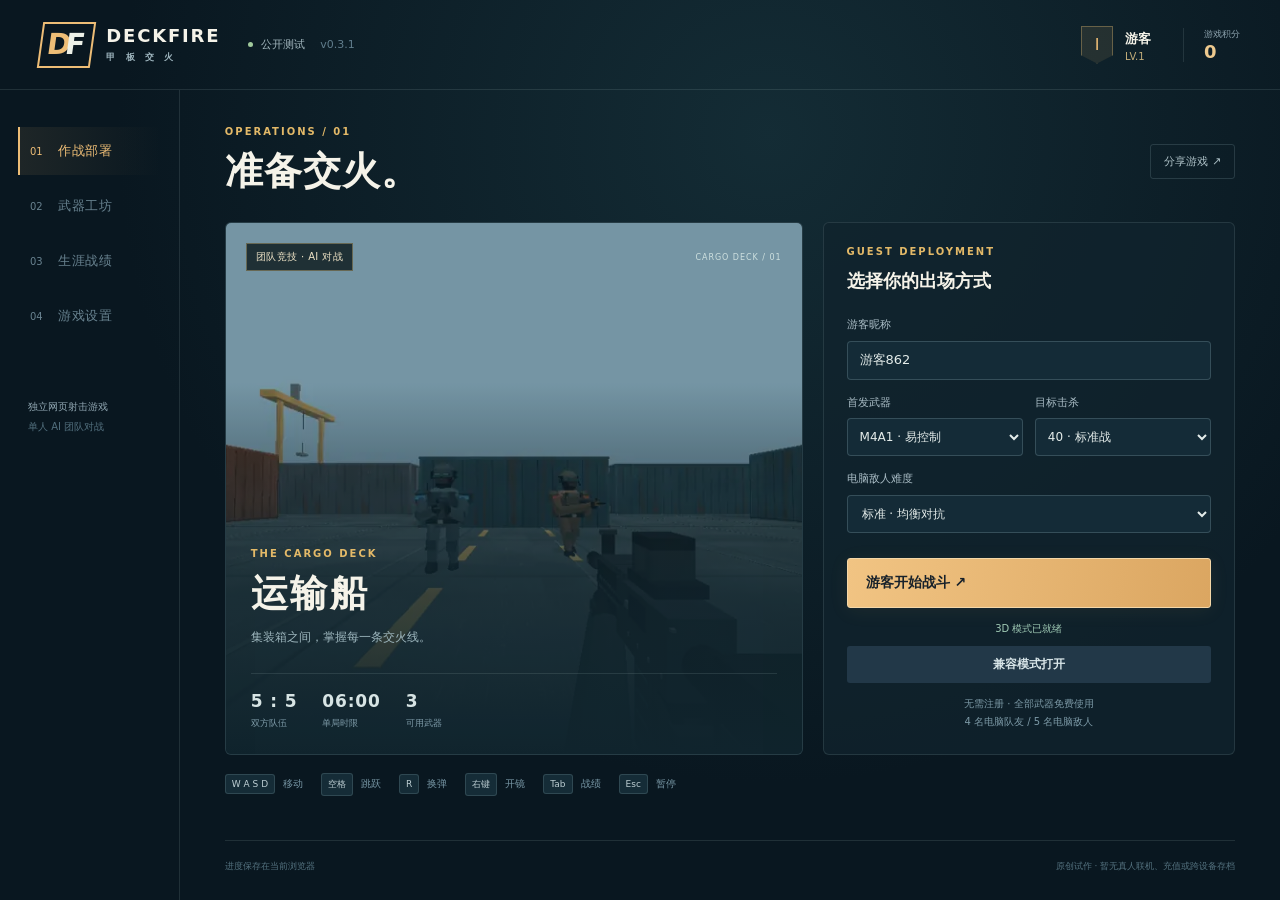
==== index.html @ af8e019a "Recover startup from WebGL failures with fresh-canvas fallback and visible readiness" ====
<!doctype html><html lang="zh-CN"><head><meta charset="utf-8"><meta name="viewport" content="width=device-width,initial-scale=1,viewport-fit=cover"><meta name="theme-color" content="#0c1720"><meta name="description" content="甲板交火，一款轻量原创网页射击游戏。游客体验运输船 AI 团队竞技，三种武器和纯外观成长奖励。"><link rel="icon" type="image/png" href="icon-192.png"><link rel="manifest" href="manifest.webmanifest"><title>甲板交火 | 3D 团队竞技</title><link rel="stylesheet" href="style.css?v=20261116fix1"></head><body>
<canvas id="world"></canvas><canvas id="overlay"></canvas>
<div id="hud" hidden><div class="battle-info"><span>运输船 · 团队竞技</span><small id="matchTarget">目标 40</small></div><button id="pauseBtn" class="hud-pause" aria-label="暂停游戏">Ⅱ</button><button id="boardBtn" class="hud-board" aria-label="查看战绩">战绩</button><div class="scorebar"><span class="blue">蓝队</span><strong id="blueScore" class="blue">0</strong><span id="clock">06:00</span><strong id="redScore" class="red">0</strong><span class="red">红队</span></div><div id="feed"></div><div class="vitals"><div class="health"><small>HP</small><strong id="health">100</strong></div><div class="frags"><small>个人击杀</small><strong id="kills">0</strong></div><div class="gear"><small id="gunLabel">M4A1</small><strong id="ammo">30 <em>/ ∞</em></strong><span id="gunState">1 AK47 · 2 M4A1 · 3 AWM</span></div></div><div id="killEffect" aria-live="polite"><div class="killMedal"><svg viewBox="0 0 64 64" aria-hidden="true"><path d="M32 2 38 15 52 12 49 26 62 32 49 38 52 52 38 49 32 62 26 49 12 52 15 38 2 32 15 26 12 12 26 15Z" fill="none" stroke="currentColor" stroke-width="2"/><circle cx="32" cy="32" r="17" fill="#172832" stroke="currentColor" stroke-width="2"/><path d="M25 28h14M29 24v14m11-5-6 7" fill="none" stroke="currentColor" stroke-width="3" stroke-linecap="round"/></svg></div><div class="killTitle" id="killTitle">击杀</div><div class="killSub" id="killSub">击杀 +1</div></div><div id="message"></div><div class="mobile"><div id="joystick"><div id="stick"></div></div><div class="touchaim">滑动右侧瞄准 · 按住开火可拖动瞄准</div><div class="orientation-hint">横屏游玩，视野更开阔</div><div class="mobileBtns"><button id="weaponBtn">换枪</button><button id="reloadBtn">换弹</button><button id="scopeBtn">开镜</button><button id="fireBtn">开火</button><button id="jumpBtn">跳跃</button></div></div></div>
<main class="screen lobby" id="menu">
<header class="lobby-header"><a class="wordmark" href="#" aria-label="甲板交火首页"><span class="brand-mark">D<span>F</span></span><span>DECKFIRE<small>甲 板 交 火</small></span></a><button class="text-button install-button" id="installApp" hidden>安装游戏 ↗</button><div class="build-tag"><i></i> 公开测试 <span>v0.3.1</span></div><div class="profile"><div class="rank-badge" aria-hidden="true">Ⅰ</div><div><strong id="profileName">游客</strong><small id="profileLevel">LV.1</small></div><div class="credit-wallet"><span>游戏积分</span><b id="credits">0</b></div></div></header>
<div class="lobby-shell"><nav class="lobby-nav" aria-label="大厅导航" role="tablist"><button class="active" data-tab="deploy" role="tab" aria-selected="true">01 <span>作战部署</span></button><button data-tab="armory" role="tab" aria-selected="false">02 <span>武器工坊</span></button><button data-tab="career" role="tab" aria-selected="false">03 <span>生涯战绩</span></button><button data-tab="settings" role="tab" aria-selected="false">04 <span>游戏设置</span></button><div class="nav-footer">独立网页射击游戏<br><span>单人 AI 团队对战</span></div></nav>
<section class="lobby-main">
<div data-page="deploy"><div class="section-title"><div><div class="eyebrow">OPERATIONS / 01</div><h1>准备交火。</h1></div><button class="text-button" id="share">分享游戏 ↗</button></div>
<div class="deploy-grid"><article class="mission-card"><div class="mission-top"><span class="tag">团队竞技 · AI 对战</span><span class="coordinates">CARGO DECK / 01</span></div><div class="mission-art" role="img" aria-label="运输船战场预览"></div><div class="mission-copy"><span class="eyebrow">THE CARGO DECK</span><h2>运输船</h2><p>集装箱之间，掌握每一条交火线。</p><div class="mission-specs"><span><b>5 : 5</b> 双方队伍</span><span><b>06:00</b> 单局时限</span><span><b>3</b> 可用武器</span></div></div></article>
<section class="deploy-panel"><div class="eyebrow">GUEST DEPLOYMENT</div><h2>选择你的出场方式</h2><label for="nickname">游客昵称</label><input id="nickname" maxlength="16" autocomplete="nickname" placeholder="输入昵称"><div class="field-row"><label>首发武器<select id="loadout"><option value="0">AK47 · 高伤害</option><option value="1">M4A1 · 易控制</option><option value="2">AWM · 狙击</option></select></label><label>目标击杀<select id="matchLength"><option value="20">20 · 快速战</option><option value="40">40 · 标准战</option><option value="60">60 · 持久战</option></select></label></div><label for="difficulty">电脑敌人难度</label><select id="difficulty"><option value="rookie">新兵 · 轻松练习</option><option value="normal">标准 · 均衡对抗</option><option value="veteran">老兵 · 更强火力</option></select><button class="primary deploy-button" id="start" disabled>正在加载游戏…</button><p id="bootStatus" class="small-print" role="status">正在初始化游戏…</p><button id="compatibility" class="secondary" type="button">兼容模式打开</button><p class="small-print">无需注册 · 全部武器免费使用<br>4 名电脑队友 / 5 名电脑敌人</p><p class="touch-tip">手机：左摇杆移动，右侧滑动瞄准；按住开火按钮也可拖动瞄准。</p></section></div>
<div class="controls-strip"><span><kbd>W A S D</kbd> 移动</span><span><kbd>空格</kbd> 跳跃</span><span><kbd>R</kbd> 换弹</span><span><kbd>右键</kbd> 开镜</span><span><kbd>Tab</kbd> 战绩</span><span><kbd>Esc</kbd> 暂停</span></div></div>
<div data-page="armory" hidden><div class="section-title"><div><div class="eyebrow">ARMORY / 02</div><h1>装备，由你定义。</h1></div></div><div class="armory-intro"><span class="tag">纯外观奖励</span><p>完成比赛获得游戏积分，解锁所有武器通用的涂装。所有外观具有相同的战斗属性。</p></div><div class="gun-catalog"><article><span>01 / ASSAULT</span><h2>AK47</h2><p>高伤害 · 30 发弹匣</p><div class="gun-line ak"></div><small>3 次躯干命中可击倒满血目标</small></article><article><span>02 / ASSAULT</span><h2>M4A1</h2><p>高射速 · 30 发弹匣</p><div class="gun-line m4"></div><small>更小散布，适合中距离持续压制</small></article><article><span>03 / SNIPER</span><h2>AWM</h2><p>高精度 · 10 发弹匣</p><div class="gun-line awm"></div><small>躯干命中可击倒满血目标</small></article></div><h2 class="subheading">涂装库</h2><div id="skinList" class="skin-grid"></div><p class="small-print">涂装和积分保存在当前浏览器。兼容渲染模式下暂显示制式外观。</p></div>
<div data-page="career" hidden><div class="section-title"><div><div class="eyebrow">SERVICE RECORD / 03</div><h1>每一局，都有进步。</h1></div></div><div class="career-grid"><article><span>完成场次</span><strong id="careerMatches">0</strong></article><article><span>累计击杀</span><strong id="careerKills">0</strong></article><article><span>击杀 / 阵亡</span><strong id="careerKD">0.00</strong></article><article><span>比赛胜率</span><strong id="careerWins">—</strong></article></div><section class="record-card"><div class="section-title"><h2>成长进度</h2><span id="xpLabel">0 XP</span></div><div class="xp-bar"><i id="xpFill"></i></div><p class="small-print">完成比赛、取得击杀及获胜都能积累经验。</p></section><section class="record-card"><h2>最近五场</h2><div id="history"></div></section></div>
<div data-page="settings" hidden><div class="section-title"><div><div class="eyebrow">CONFIGURATION / 04</div><h1>找到你的手感。</h1></div><button class="text-button" id="fullscreen">全屏显示 ⛶</button></div><section class="settings-card"><label>主音量 <output id="volumeValue">55%</output><input type="range" id="volume" min="0" max="1" step="0.05"></label><label>瞄准灵敏度 <output id="sensitivityValue">1.0×</output><input type="range" id="sensitivity" min="0.3" max="2.5" step="0.1"></label><label>视野角度 <output id="fovValue">78</output><input type="range" id="fov" min="65" max="95" step="1"></label><div class="field-row"><label>画质<select id="quality"><option value="low">流畅 · 较低分辨率</option><option value="standard">标准 · 平衡表现</option><option value="high">精细 · 更高分辨率</option></select></label><label>准星颜色<select id="crosshair"><option value="#d4f3df">冰绿色</option><option value="#ffd68a">琥珀色</option><option value="#80d4ff">天蓝色</option></select></label></div><p class="small-print">移动端：左侧摇杆移动，右侧滑动瞄准；横屏可获得更宽的战斗视野。</p></section></div>
<footer class="lobby-footer"><span id="saveStatus">进度保存在当前浏览器</span><span>原创试作 · 暂无真人联机、充值或跨设备存档</span></footer></section></div></main>
<div class="screen" id="pause" hidden><div class="panel compact"><div class="eyebrow">TACTICAL PAUSE</div><h2>稍作休整</h2><p>继续战斗时将重新锁定鼠标。</p><button class="primary" id="resume">继续战斗</button><button class="secondary" id="pauseSettings">声音与操作</button><div id="pauseControls" hidden><label>主音量<input type="range" id="pauseVolume" min="0" max="1" step="0.05"></label><label>灵敏度<input type="range" id="pauseSensitivity" min="0.3" max="2.5" step="0.1"></label></div><button class="secondary" id="quit">结束本局，返回大厅</button><p class="small-print">提前离开不结算本局奖励。</p></div></div>
<div class="screen" id="end" hidden><div class="results-panel"><div class="eyebrow">AFTER ACTION REPORT</div><h2 id="outcome">蓝队胜利</h2><p id="summary"></p><div class="result-stats"><article><small>击杀 / 阵亡</small><b id="resultKD">0 / 0</b></article><article><small>命中率</small><b id="resultAccuracy">0%</b></article><article><small>爆头击杀</small><b id="resultHeadshots">0</b></article><article><small>战斗时长</small><b id="resultTime">0分</b></article></div><div class="reward-row"><span>本局游戏积分 <b id="rewardCredits">+0</b></span><span id="rewardXP">+0 XP</span></div><div class="score-table-wrap"><table class="score-table"><thead><tr><th>队员</th><th>阵营</th><th>击杀</th><th>阵亡</th></tr></thead><tbody id="resultRows"></tbody></table></div><div class="result-actions"><button class="primary" id="again">再来一局</button><button class="secondary" id="leave">返回大厅</button></div></div></div>
<div id="scoreboard" hidden><section><div class="eyebrow">SCOREBOARD · 松开 Tab 关闭</div><table class="score-table"><thead><tr><th>队员</th><th>阵营</th><th>击杀</th><th>阵亡</th></tr></thead><tbody id="boardRows"></tbody></table></section></div>
<div id="toast" role="status" hidden></div>
<div class="fallback" id="fallback" hidden>当前浏览器无法启动 WebGL。请用最新版 Chrome、Edge 或 Firefox 打开。</div><script src="boot.js?v=20261116fix1"></script><script src="visuals.js?v=20261116fix1"></script><script src="weapon.js?v=20261116fix1"></script><script src="combat-fx.js?v=20261116fix1"></script><script src="controls.js?v=20261116fix1"></script><script src="app.js?v=20261116fix1"></script><script src="game.js?v=20261116fix1"></script></body></html>
---- style.css ----
*{box-sizing:border-box}html,body{margin:0;width:100%;height:100%;overflow:hidden;background:#0b1720;color:#f5f3e9;font-family:system-ui,-apple-system,"Microsoft YaHei",sans-serif;user-select:none}canvas{position:fixed;inset:0;width:100vw;height:100dvh;display:block}#world{background:radial-gradient(ellipse at 22% 12%,#f4eed280 0%,transparent 24%),linear-gradient(#65879e 0%,#bfced0 48%,#9fb9c1 50%,#264a5e 51%,#0c293b 100%)}#overlay{pointer-events:none}button,input{font:inherit}.screen{position:fixed;inset:0;z-index:20;display:grid;place-items:center;background:linear-gradient(110deg,#081118f5,#112734dd 55%,#0c1720ec);padding:20px}.screen[hidden],#hud[hidden],#fallback[hidden]{display:none}.panel{width:min(94vw,500px);padding:32px;background:#0b1926ec;border:1px solid #7f9da26b;box-shadow:0 22px 90px #000a;border-radius:5px}.panel.compact{width:min(94vw,410px)}.eyebrow{color:#e3b968;letter-spacing:.18em;font-size:12px;font-weight:800}.panel h1{font-size:clamp(38px,7vw,62px);margin:10px 0 5px;letter-spacing:.055em}.panel h2{font-size:36px;margin:10px 0}.panel p{color:#bdced4;line-height:1.55;margin:8px 0 20px}.panel label{display:block;color:#adc4ce;font-size:13px;margin:20px 0 8px}.panel input{width:100%;padding:13px 14px;background:#162d3c;border:1px solid #6c8f9b;color:#f5f3e9;border-radius:3px;outline:none;font-size:17px}.panel input:focus{border-color:#e8b969}.primary,.secondary{border:0;border-radius:3px;padding:14px;width:100%;font-weight:850;margin-top:12px;cursor:pointer}.primary{background:#e2ae5e;color:#17212a}.primary:hover{background:#ffd08a}.secondary{background:#223848;color:#d9e6e9}.how{display:grid;grid-template-columns:1fr 1fr;gap:10px;margin:24px 0 12px;font-size:12px;color:#c2d3d8}.how span{border-left:2px solid #bc9d64;padding:4px 8px;background:#192c38}.footnote{font-size:12px;color:#9eb5bf!important;margin-bottom:0!important}#hud{position:fixed;inset:0;pointer-events:none;z-index:5}.scorebar{position:absolute;left:50%;top:12px;transform:translateX(-50%);display:flex;align-items:center;gap:18px;padding:8px 15px;background:#0b1b28c9;border:1px solid #b9c2bb54;border-radius:3px;font-size:14px;font-weight:800;white-space:nowrap;text-shadow:0 1px 4px #000}.scorebar strong{font-size:26px}.blue{color:#84d2ff}.red{color:#ff8980}#clock{font-size:17px;color:#f5e0b7;font-variant-numeric:tabular-nums}#feed{position:absolute;top:72px;right:18px;text-align:right;line-height:1.6;font-size:13px;text-shadow:0 1px 5px #000}.feedItem{background:#0817249c;padding:3px 7px;margin:3px 0}.vitals{position:absolute;left:22px;bottom:19px;display:flex;gap:22px;align-items:end;text-shadow:0 2px 5px #000}.vitals small{display:block;color:#d2dde0;font-size:13px;font-weight:800}.vitals strong{display:block;font-size:36px;line-height:1;font-variant-numeric:tabular-nums}.gear strong{font-size:30px}.gear em{font-size:16px;font-style:normal;color:#afc0c5}.gear span{display:block;font-size:12px;color:#d0d8d9;margin-top:5px}#message{position:absolute;left:50%;top:34%;transform:translateX(-50%);font-size:clamp(24px,5vw,46px);font-weight:900;text-align:center;white-space:nowrap;text-shadow:0 3px 12px #000}#fallback{position:fixed;z-index:30;inset:0;display:grid;place-items:center;background:#0b1926;padding:30px;text-align:center}.mobile{display:none}@media(pointer:coarse){.mobile{display:block}.scorebar{gap:8px;top:7px;padding:5px 8px;font-size:11px}.scorebar strong{font-size:17px}#clock{font-size:12px}#feed{top:52px;font-size:11px}.vitals{bottom:153px;left:14px}.vitals strong{font-size:27px}.gear strong{font-size:23px}.gear span{display:none}#joystick{position:absolute;left:22px;bottom:24px;width:120px;height:120px;border:2px solid #bed9e3a3;background:#20415d7a;border-radius:50%;pointer-events:auto;touch-action:none}#stick{position:absolute;top:39px;left:39px;width:40px;height:40px;border-radius:50%;background:#c6e2e9bf}.touchaim{position:absolute;right:20px;bottom:170px;font-size:11px;color:#d6e4e7}.mobileBtns{position:absolute;right:15px;bottom:20px;display:grid;grid-template-columns:repeat(2,69px);gap:8px;pointer-events:auto}.mobileBtns button{height:62px;background:#243f50d9;color:white;border:1px solid #b7d5db;border-radius:8px;font-size:14px;font-weight:800}.mobileBtns #fireBtn{background:#b46a41e8}.how{grid-template-columns:1fr}.panel{padding:22px}}

@media(pointer:coarse){.mobileBtns #jumpBtn{position:absolute;right:160px;bottom:10px;width:68px;background:#486270e8}.touchaim{bottom:179px}}

.frags{border-left:1px solid #d4b57d88;padding-left:20px;min-width:85px}.frags small{color:#e9c481}.frags strong{color:#fff4d8;text-shadow:0 0 13px #e0a54a8a,0 2px 5px #000}
#killEffect{position:absolute;left:50%;top:36%;transform:translate(-50%,-50%);min-width:190px;text-align:center;color:#ffe0a1;opacity:0;pointer-events:none;visibility:hidden;text-shadow:0 2px 9px #000,0 0 18px #d98533;filter:drop-shadow(0 0 10px #bd704171)}
#killEffect.active{visibility:visible;animation:killAppear 1.45s ease-out both}
.killMedal{width:74px;height:74px;margin:auto;color:#ffc86c;animation:medalPop .4s cubic-bezier(.18,1.6,.45,1) both}.killMedal svg{width:100%;height:100%}
.killTitle{font-size:clamp(26px,5vw,42px);font-weight:950;letter-spacing:.14em;line-height:1.12;margin-top:1px}.killSub{font-size:14px;font-weight:800;letter-spacing:.12em;color:#fff0d1;margin-top:6px}
@keyframes medalPop{from{transform:scale(.25) rotate(-36deg)}to{transform:scale(1) rotate(0)}}
@keyframes killAppear{0%{opacity:0;transform:translate(-50%,-40%) scale(.7)}16%{opacity:1;transform:translate(-50%,-50%) scale(1.06)}30%,70%{opacity:1;transform:translate(-50%,-50%) scale(1)}100%{opacity:0;transform:translate(-50%,-57%) scale(.95)}}
@media(pointer:coarse){.frags{padding-left:12px;min-width:62px}.vitals{gap:13px}#killEffect{top:33%;min-width:150px}.killMedal{width:54px;height:54px}.killSub{font-size:11px}}
/* Public-test lobby: one coherent system, with local-only progression. */
:root{--amber:#edbd76;--muted:#8fa5b0;--line:#a0b9bc26;--surface:#11232d}
[hidden]{display:none!important}button:focus-visible,select:focus-visible,input:focus-visible,a:focus-visible{outline:2px solid var(--amber);outline-offset:4px}button{transition:background .18s,border-color .18s,transform .18s}button:active{transform:translateY(1px)}select{font:inherit;border:1px solid #57727c80;border-radius:4px;background:#142b37;color:#e4ecea;width:100%;padding:12px;cursor:pointer}input[type=range]{accent-color:var(--amber);width:100%;margin:16px 0 8px}a{color:inherit;text-decoration:none}.lobby{display:block;padding:0;background:radial-gradient(ellipse at 60% 15%,#1c3c4590,transparent 60%),#091720;overflow:auto}.lobby-header{height:90px;border-bottom:1px solid var(--line);display:flex;align-items:center;gap:28px;padding:0 40px}.wordmark{display:flex;align-items:center;gap:13px;font-size:18px;letter-spacing:.1em;font-weight:900}.wordmark small{display:block;font-size:9px;letter-spacing:.4em;color:#9fb6bf;margin-top:5px}.brand-mark{font-size:29px;letter-spacing:-.2em;border:2px solid var(--amber);color:var(--amber);padding:3px 12px 5px 5px;transform:skew(-8deg)}.brand-mark span{color:#ecf0e7}.build-tag{font-size:11px;color:#a4b8bf;display:flex;gap:8px;align-items:center}.build-tag i{width:5px;height:5px;background:#a1ca9c;border-radius:50%}.build-tag span{padding-left:7px;color:#607d8c}.profile{margin-left:auto;display:flex;align-items:center;gap:12px}.profile strong{font-size:13px}.profile small{display:block;font-size:10px;color:#c3ad7a;margin-top:3px}.rank-badge{color:var(--amber);width:32px;height:38px;border:1px solid #b4986177;display:grid;place-items:center;clip-path:polygon(0 0,100% 0,100% 78%,50% 100%,0 78%);background:#a6905626}.credit-wallet{padding-left:20px;margin-left:20px;border-left:1px solid var(--line)}.credit-wallet span{font-size:9px;color:var(--muted);display:block}.credit-wallet b{color:#edc98e;font-size:18px;font-variant-numeric:tabular-nums}.lobby-shell{display:grid;grid-template-columns:180px minmax(0,1120px);min-height:calc(100dvh - 90px);justify-content:center}.lobby-nav{border-right:1px solid var(--line);padding:37px 18px;display:flex;flex-direction:column;gap:7px}.lobby-nav button{padding:15px 10px;background:none;border:0;text-align:left;color:#68828f;font-size:10px;border-left:2px solid transparent;cursor:pointer}.lobby-nav button span{margin-left:12px;font-size:13px;letter-spacing:.05em}.lobby-nav button:hover{background:#b8d9db09;color:#d8e4e4}.lobby-nav button.active{background:linear-gradient(90deg,#e9b56b18,transparent);border-left-color:var(--amber);color:var(--amber)}.nav-footer{font-size:10px;color:#91a7b2;line-height:2;margin:50px 10px 0}.nav-footer span{color:#526f7d}.lobby-main{padding:36px clamp(18px,3.5vw,48px) 20px;min-width:0}.section-title{display:flex;align-items:center;justify-content:space-between;gap:10px;margin-bottom:25px}.section-title h1{font-size:clamp(25px,3vw,38px);font-weight:750;letter-spacing:.025em;margin:9px 0 0}.section-title h2{font-size:18px;margin:0}.eyebrow{font-size:10px;letter-spacing:.2em;font-weight:650}.text-button{background:none;border:1px solid #78929b40;color:#aec1c7;border-radius:3px;padding:9px 13px;font-size:11px;cursor:pointer}.text-button:hover{border-color:var(--amber);color:var(--amber)}.deploy-grid{display:grid;grid-template-columns:minmax(0,1.4fr) minmax(270px,1fr);gap:20px}.mission-card{position:relative;background:#112630;border:1px solid var(--line);overflow:hidden;border-radius:6px;min-height:435px;display:flex;flex-direction:column;justify-content:space-between}.mission-top{position:absolute;top:20px;left:20px;right:20px;z-index:2;display:flex;justify-content:space-between;align-items:center;gap:8px}.tag{font-size:10px;color:#eee3c6;display:inline-block;padding:6px 9px;border:1px solid #d3bc8066;background:#16272ae8;letter-spacing:.04em}.coordinates{font-size:8px;color:#cee0df;letter-spacing:.12em}.mission-art{position:absolute;inset:0;background:linear-gradient(0deg,#10242d 0%,#10242dc9 30%,#10242d00 70%),url('deck-preview.webp') center 26%/cover;opacity:.86}.mission-copy{position:relative;margin:auto 25px 24px;padding-top:220px}.mission-copy h2{font-size:37px;margin:8px 0;letter-spacing:.07em;font-weight:750}.mission-copy p{font-size:12px;color:#9eb7be;margin:0 0 25px;line-height:1.7}.mission-specs{display:flex;gap:25px;padding-top:17px;border-top:1px solid var(--line);font-size:9px;color:#7d9aa7}.mission-specs b{display:block;font-size:17px;color:#d7e4e4;margin-bottom:6px;letter-spacing:.05em;font-variant-numeric:tabular-nums}.deploy-panel{border:1px solid var(--line);border-radius:6px;padding:23px;background:#11232dcc}.deploy-panel h2{font-size:18px;font-weight:650;margin:12px 0 24px}.deploy-panel label,.settings-card label{font-size:11px;color:#a9bcc5;display:block;line-height:1.5}.deploy-panel>label{margin-top:15px;margin-bottom:7px}.deploy-panel input{width:100%;padding:11px 12px;background:#142b37;border:1px solid #57727c80;border-radius:4px;color:#e4ecea;font-size:13px}.field-row{display:grid;grid-template-columns:1fr 1fr;gap:12px;margin-top:15px}.field-row select{margin-top:7px;font-size:12px;padding:10px 8px}.deploy-panel>select{font-size:12px;padding:10px}.deploy-button{display:flex;justify-content:space-between;align-items:center;margin-top:25px;padding:15px 18px;font-size:14px;background:linear-gradient(100deg,#f1c483,#dba661);border:1px solid #f4d7a8;box-shadow:0 3px 20px #dcaa5c13}.deploy-button span{font-size:20px}.small-print{font-size:10px;color:#7c99a6;line-height:1.8}.deploy-panel .small-print{text-align:center;margin:12px 0 0}.controls-strip{display:flex;flex-wrap:wrap;gap:18px;padding:18px 0;color:#7897a5;font-size:10px}.controls-strip span{display:flex;gap:8px;align-items:center}kbd{font:inherit;font-size:9px;border:1px solid #7e9ba340;padding:4px 6px;border-radius:3px;color:#bdced3;background:#152c37}.lobby-footer{display:flex;gap:12px;justify-content:space-between;border-top:1px solid var(--line);padding-top:17px;margin-top:26px;font-size:9px;color:#54727f;line-height:1.8}.armory-intro{border-left:2px solid var(--amber);padding:10px 17px;background:#d8ba7610;margin-bottom:22px}.armory-intro p{font-size:12px;line-height:1.8;color:#abc0c7}.gun-catalog{display:grid;grid-template-columns:repeat(3,1fr);gap:12px}.gun-catalog article{position:relative;border:1px solid var(--line);background:#112630;padding:20px;border-radius:5px;overflow:hidden}.gun-catalog article>span{font-size:8px;color:#83a4b1;letter-spacing:.14em}.gun-catalog h2{font-size:25px;margin:16px 0 6px}.gun-catalog p{font-size:10px;color:#c4ab7a}.gun-catalog small{font-size:9px;color:#829fac;line-height:1.7}.gun-line{height:20px;background:linear-gradient(#899697,#435b62);margin:34px 0 40px;clip-path:polygon(0 12%,24% 15%,26% 0,62% 0,64% 35%,100% 35%,100% 47%,63% 50%,62% 70%,51% 70%,54% 100%,43% 100%,39% 67%,26% 66%,21% 87%,0 72%)}.gun-line.ak{background:linear-gradient(90deg,#986d41,#4a5e63 45%,#9c6e43 60%,#52666a 70%)}.gun-line.awm{background:linear-gradient(90deg,#85906d,#586854)}.subheading{font-size:17px;margin:28px 0 15px}.skin-grid{display:grid;grid-template-columns:repeat(4,1fr);gap:12px}.skin-card{background:#10242f;border:1px solid var(--line);border-radius:4px;color:#bdcdd2;text-align:left;padding:0 0 15px;cursor:pointer;overflow:hidden}.skin-card.selected{border-color:var(--amber)}.skin-swatch{display:block;height:85px;background:linear-gradient(135deg,#07151b55,#07151b00),repeating-linear-gradient(135deg,transparent 0 25px,#ffffff0a 25px 26px),var(--skin);margin-bottom:14px}.skin-card b{font-size:12px;display:block;margin:0 13px 7px}.skin-card small{font-size:9px;color:#8babb7;display:block;margin:0 13px}.skin-card.selected small{color:var(--amber)}.career-grid{display:grid;grid-template-columns:repeat(4,1fr);gap:14px}.career-grid article,.record-card,.settings-card{background:#112630;border:1px solid var(--line);border-radius:5px;padding:22px}.career-grid article span{display:block;color:#7e9eac;font-size:11px}.career-grid article strong{display:block;font-size:32px;font-weight:550;margin-top:17px;color:#d7e4df;font-variant-numeric:tabular-nums}.record-card{margin-top:20px}.record-card h2{font-size:16px;margin:0 0 18px}.record-card .section-title{margin-bottom:10px}.record-card .section-title span{font-size:12px;color:var(--amber)}.xp-bar{height:5px;background:#061922;border-radius:3px;overflow:hidden}.xp-bar i{display:block;background:var(--amber);height:100%;width:0;transition:width .3s}.history-row{display:flex;justify-content:space-between;font-size:12px;border-top:1px solid var(--line);padding:13px 0;color:#92aeb9}.history-row b{font-size:11px}.muted{color:#8aa4b0;font-size:12px}.settings-card{max-width:650px}.settings-card>label{margin:12px 0 24px}.settings-card output{float:right;color:var(--amber)}.settings-card input[type=range]{display:block}.settings-card .field-row{margin-bottom:25px}.results-panel{width:min(95vw,700px);max-height:95dvh;overflow:auto;padding:30px;background:#102630f5;border:1px solid #bfa16b5c;border-radius:6px}.results-panel h2{font-size:40px;margin:12px 0;color:#edd3a5}.results-panel>p{font-size:12px;color:#99b4bf}.result-stats{display:grid;grid-template-columns:repeat(4,1fr);gap:12px;margin:24px 0}.result-stats article small{display:block;font-size:10px;color:#7ea1af}.result-stats article b{display:block;font-size:24px;margin-top:7px;font-weight:600}.reward-row{display:flex;justify-content:space-between;align-items:center;color:var(--amber);font-size:12px;background:#e8b46c10;border:1px solid #e8b46c25;padding:15px;margin-bottom:18px}.reward-row b{margin-left:12px}.score-table-wrap{max-height:230px;overflow:auto}.score-table{width:100%;border-collapse:collapse;text-align:left;font-size:11px;font-variant-numeric:tabular-nums}.score-table th{font-size:9px;font-weight:500;color:#7f9da8;padding:10px;border-bottom:1px solid #91b0b84a}.score-table td{padding:10px;border-bottom:1px solid #91b0b81a;color:#c5d5da}.score-table tr.you{background:#e8b46c14}.score-table tr.you td{color:#edc991}.result-actions{display:flex;gap:12px}.result-actions button{margin-top:18px}.battle-info{position:absolute;left:20px;top:20px;font-size:11px;color:#e4ebe8;text-shadow:0 1px 4px #000}.battle-info small{display:block;margin-top:5px;color:#d9bc86;font-size:10px}.hud-pause,.hud-board{pointer-events:auto;position:absolute;top:18px;background:#102631b0;color:#e4ebeb;border:1px solid #a3b7b74d;border-radius:4px;cursor:pointer;padding:7px 12px}.hud-pause{right:17px}.hud-board{right:67px;font-size:11px}.hud-board:focus{outline:1px solid var(--amber)}#scoreboard{position:fixed;inset:0;z-index:15;background:#07141e99;display:grid;place-items:center;pointer-events:none}#scoreboard>section{width:min(90vw,600px);background:#0d2331ee;border:1px solid var(--line);padding:24px;border-radius:5px}#toast{position:fixed;left:50%;bottom:30px;transform:translateX(-50%);background:#e9bf7d;color:#13252d;border-radius:4px;box-shadow:0 8px 30px #0006;padding:13px 20px;z-index:100;font-size:12px;max-width:90vw;text-align:center}#pauseControls{padding:10px 0}#pauseControls label{font-size:12px;color:#a1bac4}#pauseControls input{padding:0;background:none;border:0}.screen#pause{z-index:25}.mobileBtns button,#joystick{touch-action:none}.vitals{padding:10px 13px;border-radius:4px;background:linear-gradient(90deg,#081b27ba,#081b2700)}
@media(min-width:1550px){.lobby-shell{padding-top:25px}.mission-card{min-height:480px}.mission-copy{padding-top:265px}}
@media(max-width:1000px){.lobby-header{padding:0 22px}.lobby-shell{grid-template-columns:140px minmax(0,1fr)}.lobby-nav{padding:28px 8px}.lobby-main{padding:25px 20px}.deploy-grid{grid-template-columns:minmax(0,1fr) minmax(260px,1fr)}.mission-top{left:15px;right:15px}.coordinates{display:none}.mission-copy{margin-left:18px;margin-right:18px}.mission-specs{gap:17px}.gun-catalog article{padding:13px}.skin-grid{gap:9px}.skin-card b{font-size:11px}.lobby-footer{flex-direction:column;gap:0}}
@media(max-width:740px){.lobby-header{height:72px;padding:0 17px;gap:12px}.wordmark{font-size:14px;gap:10px}.brand-mark{font-size:23px}.build-tag{font-size:9px}.build-tag span,.rank-badge{display:none}.credit-wallet{margin-left:5px;padding-left:12px}.profile{gap:5px}.profile strong{font-size:11px;max-width:70px;display:block;overflow:hidden;text-overflow:ellipsis}.profile small{font-size:9px}.credit-wallet b{font-size:15px}.lobby-shell{display:flex;flex-direction:column;min-height:calc(100dvh - 72px)}.lobby-nav{position:sticky;top:0;z-index:5;background:#0b1c26f5;flex-direction:row;border-right:0;border-bottom:1px solid var(--line);padding:0 10px;gap:0}.lobby-nav button{padding:14px 8px;border-left:0;border-bottom:2px solid transparent;font-size:8px;flex:1;white-space:nowrap;text-align:center}.lobby-nav button span{margin-left:5px;font-size:11px}.lobby-nav button.active{border-bottom-color:var(--amber)}.nav-footer{display:none}.lobby-main{padding:23px 17px}.section-title{margin-bottom:20px}.section-title h1{font-size:25px}.deploy-grid{grid-template-columns:1fr}.mission-card{min-height:260px}.mission-copy{padding-top:95px}.mission-copy h2{font-size:28px}.mission-copy p{margin-bottom:16px}.mission-art{background-position:center 38%}.mission-specs{gap:30px;padding-top:12px}.mission-specs b{font-size:14px}.mission-top{top:13px}.mission-copy{margin:0 17px 17px}.deploy-panel{padding:20px}.deploy-panel h2{margin-bottom:18px}.deploy-button{margin-top:20px}.controls-strip{display:none}.gun-catalog{grid-template-columns:1fr}.gun-catalog article{display:grid;grid-template-columns:1fr 1fr;padding:18px;column-gap:10px}.gun-catalog h2{grid-column:1;grid-row:2;margin:10px 0}.gun-catalog p{grid-column:1;grid-row:3}.gun-catalog .gun-line{grid-column:2;grid-row:1/4;margin:35px 0}.gun-catalog small{grid-column:1/3;margin-top:9px}.skin-grid{grid-template-columns:repeat(2,1fr)}.career-grid{grid-template-columns:1fr 1fr;gap:10px}.career-grid article{padding:17px}.career-grid article strong{font-size:28px;margin-top:10px}.result-stats{grid-template-columns:1fr 1fr}.results-panel{padding:23px}.results-panel h2{font-size:33px}.history-row{font-size:11px}.battle-info{top:50px;left:12px;font-size:9px}.hud-pause,.hud-board{top:8px;padding:5px 9px}.hud-board{right:55px}.vitals{padding:6px}.score-table td{padding:8px}.lobby-footer{margin-top:22px}.build-tag{display:none}}
@media(pointer:coarse){#hud .scorebar{gap:8px}.hud-pause{font-size:13px}.mobileBtns button{background:#142c3cd9;border-color:#aac3ce6b;border-radius:50%;height:62px}.mobileBtns #fireBtn{background:#b87d42e8;border-color:#f5c78b}.mobileBtns #jumpBtn{border-radius:50%}.touchaim{opacity:.6}.battle-info small{font-size:9px}}
@media(max-height:500px) and (min-width:700px){.lobby-header{height:60px}.lobby-main{padding-top:18px}.lobby-shell{min-height:calc(100dvh - 60px)}.result-stats{margin:15px 0}.score-table-wrap{max-height:130px}}
@media(prefers-reduced-motion:reduce){*,*::before,*::after{animation-duration:.01ms!important;transition:none!important}}
/* Shared phone / tablet / desktop controls, including notched screens. */
:root{--safe-left:env(safe-area-inset-left,0px);--safe-right:env(safe-area-inset-right,0px);--safe-bottom:env(safe-area-inset-bottom,0px);--safe-top:env(safe-area-inset-top,0px)}
#world{touch-action:none;overscroll-behavior:none}#hud{touch-action:none}.orientation-hint,.touch-tip{display:none}.touch-mode .mobile{display:block}.touch-mode .mobileBtns{display:block;position:absolute;inset:0;width:auto;pointer-events:none}.touch-mode .mobileBtns button{pointer-events:auto;position:absolute;display:grid;place-items:center;border-radius:50%;font-size:12px;padding:0;touch-action:none;user-select:none;-webkit-user-select:none;-webkit-touch-callout:none;box-shadow:0 2px 15px #00121c55;min-height:44px;min-width:44px}.touch-mode .mobileBtns #fireBtn{right:calc(18px + var(--safe-right));bottom:calc(26px + var(--safe-bottom));width:76px;height:76px;font-size:17px;background:#b67a40e8}.touch-mode .mobileBtns #jumpBtn{right:calc(102px + var(--safe-right));bottom:calc(28px + var(--safe-bottom));width:56px;height:56px;background:#264b5bdf}.touch-mode .mobileBtns #reloadBtn{right:calc(18px + var(--safe-right));bottom:calc(116px + var(--safe-bottom));width:48px;height:48px}.touch-mode .mobileBtns #scopeBtn{right:calc(82px + var(--safe-right));bottom:calc(120px + var(--safe-bottom));width:48px;height:48px}.touch-mode .mobileBtns #scopeBtn.is-active{background:#836c43e8;border-color:#f5d69c}.touch-mode .mobileBtns #weaponBtn{right:calc(18px + var(--safe-right));bottom:calc(178px + var(--safe-bottom));width:44px;height:44px}.touch-mode #joystick{left:calc(18px + var(--safe-left));bottom:calc(26px + var(--safe-bottom));width:min(28vw,112px);height:min(28vw,112px);touch-action:none}.touch-mode #stick{width:34%;height:34%;top:33%;left:33%}.touch-mode .touchaim{right:calc(18px + var(--safe-right));bottom:calc(234px + var(--safe-bottom));font-size:9px;max-width:180px;text-align:right;line-height:1.6;opacity:.6}.touch-mode .vitals{left:calc(14px + var(--safe-left));bottom:calc(148px + var(--safe-bottom));gap:8px;padding:5px 0;max-width:220px}.touch-mode .vitals strong{font-size:26px}.touch-mode .vitals small{font-size:10px}.touch-mode .frags{min-width:51px;padding-left:10px}.touch-mode .gear strong{font-size:21px}.touch-mode .gear em{font-size:12px}.touch-mode .gear span{display:none}.touch-mode .hud-pause{top:calc(9px + var(--safe-top));right:calc(12px + var(--safe-right));min-width:44px;min-height:36px}.touch-mode .hud-board{right:calc(64px + var(--safe-right));top:calc(9px + var(--safe-top));min-height:36px}.touch-mode .scorebar{gap:8px;top:calc(7px + var(--safe-top));font-size:11px;padding:5px 8px}.touch-mode .scorebar strong{font-size:17px}.touch-mode #clock{font-size:12px}.touch-mode .battle-info{top:calc(50px + var(--safe-top));left:calc(14px + var(--safe-left));font-size:9px}.touch-mode #feed{top:calc(55px + var(--safe-top));right:calc(14px + var(--safe-right));font-size:10px;max-width:45vw}.touch-mode .deploy-panel input,.touch-mode .deploy-panel select,.touch-mode .settings-card select{font-size:16px}.touch-mode .touch-tip{display:block;text-align:center;margin-top:8px;color:#90aeb8;font-size:10px;line-height:1.8}.touch-mode .lobby-header{padding-left:max(17px,var(--safe-left));padding-right:max(17px,var(--safe-right))}.touch-mode .lobby-main{padding-bottom:max(20px,var(--safe-bottom))}
@media(orientation:portrait){.touch-mode .vitals{bottom:calc(190px + var(--safe-bottom))}.touch-mode .orientation-hint{display:block;position:absolute;left:calc(14px + var(--safe-left));top:calc(140px + var(--safe-top));font-size:9px;color:#a8bbc2b0;line-height:1.5}.touch-mode .scorebar{left:calc(14px + var(--safe-left));transform:none;font-size:10px;gap:7px}.touch-mode .scorebar strong{font-size:16px}.touch-mode #message{top:34%;font-size:25px;max-width:90vw;white-space:normal}.touch-mode #killEffect{top:34%}.touch-mode #feed{max-width:47vw;max-height:100px;overflow:hidden}.touch-mode .touchaim{max-width:126px;font-size:8px}}
@media(max-width:350px){.touch-mode .profile .credit-wallet{margin-left:3px;padding-left:8px}.touch-mode .wordmark{font-size:12px}.touch-mode .wordmark small{letter-spacing:.22em}.touch-mode .lobby-header{gap:8px}.touch-mode .section-title .text-button{font-size:10px;padding:8px}.touch-mode .scorebar{gap:5px;padding-left:5px;padding-right:5px}.touch-mode .hud-board{right:58px;padding:5px 7px}.touch-mode .result-stats article b{font-size:20px}.touch-mode .controls-strip{display:none}}
@media(orientation:landscape) and (max-height:420px){.touch-mode #joystick{width:96px;height:96px;bottom:calc(18px + var(--safe-bottom))}.touch-mode .vitals{bottom:calc(126px + var(--safe-bottom))}.touch-mode .vitals strong{font-size:23px}.touch-mode .gear strong{font-size:20px}.touch-mode .touchaim{display:none}.touch-mode #feed .feedItem:nth-child(n+4){display:none}.touch-mode #message{font-size:25px}.touch-mode .battle-info{top:48px}.touch-mode .lobby-header{height:60px}.touch-mode .lobby-main{padding-top:18px}}

#start:disabled{opacity:.55;cursor:wait;transform:none}#bootStatus[data-state=error]{color:#ffb19c}#bootStatus[data-state=ready]{color:#9fc9b4}#compatibility{font-size:12px;padding:10px;margin-top:8px}
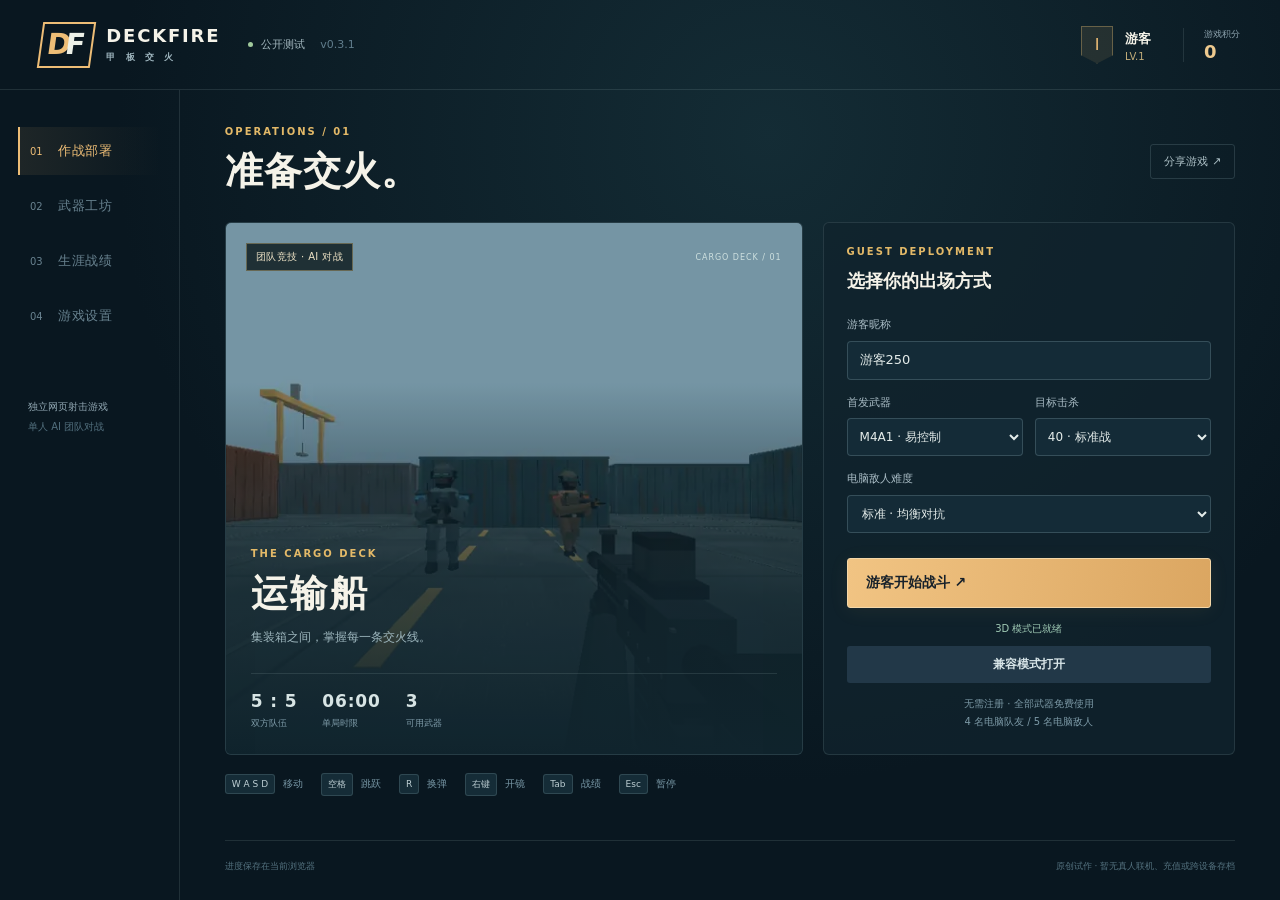
==== commit 93e6b5b5: "Reduce per-frame work, adapt resolution, and follow mouse motion with hidden battle cursor" ====
--- a/index.html
+++ b/index.html
@@ -1,6 +1,6 @@
-<!doctype html><html lang="zh-CN"><head><meta charset="utf-8"><meta name="viewport" content="width=device-width,initial-scale=1,viewport-fit=cover"><meta name="theme-color" content="#0c1720"><meta name="description" content="甲板交火，一款轻量原创网页射击游戏。游客体验运输船 AI 团队竞技，三种武器和纯外观成长奖励。"><link rel="icon" type="image/png" href="icon-192.png"><link rel="manifest" href="manifest.webmanifest"><title>甲板交火 | 3D 团队竞技</title><link rel="stylesheet" href="style.css?v=20261116fix1"></head><body>
+<!doctype html><html lang="zh-CN"><head><meta charset="utf-8"><meta name="viewport" content="width=device-width,initial-scale=1,viewport-fit=cover"><meta name="theme-color" content="#0c1720"><meta name="description" content="甲板交火，一款轻量原创网页射击游戏。游客体验运输船 AI 团队竞技，三种武器和纯外观成长奖励。"><link rel="icon" type="image/png" href="icon-192.png"><link rel="manifest" href="manifest.webmanifest"><title>甲板交火 | 3D 团队竞技</title><link rel="stylesheet" href="style.css?v=20261116fix2"></head><body>
 <canvas id="world"></canvas><canvas id="overlay"></canvas>
-<div id="hud" hidden><div class="battle-info"><span>运输船 · 团队竞技</span><small id="matchTarget">目标 40</small></div><button id="pauseBtn" class="hud-pause" aria-label="暂停游戏">Ⅱ</button><button id="boardBtn" class="hud-board" aria-label="查看战绩">战绩</button><div class="scorebar"><span class="blue">蓝队</span><strong id="blueScore" class="blue">0</strong><span id="clock">06:00</span><strong id="redScore" class="red">0</strong><span class="red">红队</span></div><div id="feed"></div><div class="vitals"><div class="health"><small>HP</small><strong id="health">100</strong></div><div class="frags"><small>个人击杀</small><strong id="kills">0</strong></div><div class="gear"><small id="gunLabel">M4A1</small><strong id="ammo">30 <em>/ ∞</em></strong><span id="gunState">1 AK47 · 2 M4A1 · 3 AWM</span></div></div><div id="killEffect" aria-live="polite"><div class="killMedal"><svg viewBox="0 0 64 64" aria-hidden="true"><path d="M32 2 38 15 52 12 49 26 62 32 49 38 52 52 38 49 32 62 26 49 12 52 15 38 2 32 15 26 12 12 26 15Z" fill="none" stroke="currentColor" stroke-width="2"/><circle cx="32" cy="32" r="17" fill="#172832" stroke="currentColor" stroke-width="2"/><path d="M25 28h14M29 24v14m11-5-6 7" fill="none" stroke="currentColor" stroke-width="3" stroke-linecap="round"/></svg></div><div class="killTitle" id="killTitle">击杀</div><div class="killSub" id="killSub">击杀 +1</div></div><div id="message"></div><div class="mobile"><div id="joystick"><div id="stick"></div></div><div class="touchaim">滑动右侧瞄准 · 按住开火可拖动瞄准</div><div class="orientation-hint">横屏游玩，视野更开阔</div><div class="mobileBtns"><button id="weaponBtn">换枪</button><button id="reloadBtn">换弹</button><button id="scopeBtn">开镜</button><button id="fireBtn">开火</button><button id="jumpBtn">跳跃</button></div></div></div>
+<div id="hud" hidden><div class="battle-info"><span>运输船 · 团队竞技</span><small id="matchTarget">目标 40</small></div><button id="pauseBtn" class="hud-pause" aria-label="暂停游戏">Ⅱ</button><button id="boardBtn" class="hud-board" aria-label="查看战绩">战绩</button><div class="scorebar"><span class="blue">蓝队</span><strong id="blueScore" class="blue">0</strong><span id="clock">06:00</span><strong id="redScore" class="red">0</strong><span class="red">红队</span></div><div id="feed"></div><div id="runtimeFPS" aria-label="当前帧率"></div><div class="vitals"><div class="health"><small>HP</small><strong id="health">100</strong></div><div class="frags"><small>个人击杀</small><strong id="kills">0</strong></div><div class="gear"><small id="gunLabel">M4A1</small><strong id="ammo">30 <em>/ ∞</em></strong><span id="gunState">1 AK47 · 2 M4A1 · 3 AWM</span></div></div><div id="killEffect" aria-live="polite"><div class="killMedal"><svg viewBox="0 0 64 64" aria-hidden="true"><path d="M32 2 38 15 52 12 49 26 62 32 49 38 52 52 38 49 32 62 26 49 12 52 15 38 2 32 15 26 12 12 26 15Z" fill="none" stroke="currentColor" stroke-width="2"/><circle cx="32" cy="32" r="17" fill="#172832" stroke="currentColor" stroke-width="2"/><path d="M25 28h14M29 24v14m11-5-6 7" fill="none" stroke="currentColor" stroke-width="3" stroke-linecap="round"/></svg></div><div class="killTitle" id="killTitle">击杀</div><div class="killSub" id="killSub">击杀 +1</div></div><div id="message"></div><div class="mobile"><div id="joystick"><div id="stick"></div></div><div class="touchaim">滑动右侧瞄准 · 按住开火可拖动瞄准</div><div class="orientation-hint">横屏游玩，视野更开阔</div><div class="mobileBtns"><button id="weaponBtn">换枪</button><button id="reloadBtn">换弹</button><button id="scopeBtn">开镜</button><button id="fireBtn">开火</button><button id="jumpBtn">跳跃</button></div></div></div>
 <main class="screen lobby" id="menu">
 <header class="lobby-header"><a class="wordmark" href="#" aria-label="甲板交火首页"><span class="brand-mark">D<span>F</span></span><span>DECKFIRE<small>甲 板 交 火</small></span></a><button class="text-button install-button" id="installApp" hidden>安装游戏 ↗</button><div class="build-tag"><i></i> 公开测试 <span>v0.3.1</span></div><div class="profile"><div class="rank-badge" aria-hidden="true">Ⅰ</div><div><strong id="profileName">游客</strong><small id="profileLevel">LV.1</small></div><div class="credit-wallet"><span>游戏积分</span><b id="credits">0</b></div></div></header>
 <div class="lobby-shell"><nav class="lobby-nav" aria-label="大厅导航" role="tablist"><button class="active" data-tab="deploy" role="tab" aria-selected="true">01 <span>作战部署</span></button><button data-tab="armory" role="tab" aria-selected="false">02 <span>武器工坊</span></button><button data-tab="career" role="tab" aria-selected="false">03 <span>生涯战绩</span></button><button data-tab="settings" role="tab" aria-selected="false">04 <span>游戏设置</span></button><div class="nav-footer">独立网页射击游戏<br><span>单人 AI 团队对战</span></div></nav>
@@ -17,4 +17,4 @@
 <div class="screen" id="end" hidden><div class="results-panel"><div class="eyebrow">AFTER ACTION REPORT</div><h2 id="outcome">蓝队胜利</h2><p id="summary"></p><div class="result-stats"><article><small>击杀 / 阵亡</small><b id="resultKD">0 / 0</b></article><article><small>命中率</small><b id="resultAccuracy">0%</b></article><article><small>爆头击杀</small><b id="resultHeadshots">0</b></article><article><small>战斗时长</small><b id="resultTime">0分</b></article></div><div class="reward-row"><span>本局游戏积分 <b id="rewardCredits">+0</b></span><span id="rewardXP">+0 XP</span></div><div class="score-table-wrap"><table class="score-table"><thead><tr><th>队员</th><th>阵营</th><th>击杀</th><th>阵亡</th></tr></thead><tbody id="resultRows"></tbody></table></div><div class="result-actions"><button class="primary" id="again">再来一局</button><button class="secondary" id="leave">返回大厅</button></div></div></div>
 <div id="scoreboard" hidden><section><div class="eyebrow">SCOREBOARD · 松开 Tab 关闭</div><table class="score-table"><thead><tr><th>队员</th><th>阵营</th><th>击杀</th><th>阵亡</th></tr></thead><tbody id="boardRows"></tbody></table></section></div>
 <div id="toast" role="status" hidden></div>
-<div class="fallback" id="fallback" hidden>当前浏览器无法启动 WebGL。请用最新版 Chrome、Edge 或 Firefox 打开。</div><script src="boot.js?v=20261116fix1"></script><script src="visuals.js?v=20261116fix1"></script><script src="weapon.js?v=20261116fix1"></script><script src="combat-fx.js?v=20261116fix1"></script><script src="controls.js?v=20261116fix1"></script><script src="app.js?v=20261116fix1"></script><script src="game.js?v=20261116fix1"></script></body></html>
+<div class="fallback" id="fallback" hidden>当前浏览器无法启动 WebGL。请用最新版 Chrome、Edge 或 Firefox 打开。</div><script src="boot.js?v=20261116fix2"></script><script src="visuals.js?v=20261116fix2"></script><script src="weapon.js?v=20261116fix2"></script><script src="combat-fx.js?v=20261116fix2"></script><script src="controls.js?v=20261116fix2"></script><script src="app.js?v=20261116fix2"></script><script src="game.js?v=20261116fix2"></script></body></html>
--- a/style.css
+++ b/style.css
@@ -27,3 +27,5 @@
 @media(orientation:landscape) and (max-height:420px){.touch-mode #joystick{width:96px;height:96px;bottom:calc(18px + var(--safe-bottom))}.touch-mode .vitals{bottom:calc(126px + var(--safe-bottom))}.touch-mode .vitals strong{font-size:23px}.touch-mode .gear strong{font-size:20px}.touch-mode .touchaim{display:none}.touch-mode #feed .feedItem:nth-child(n+4){display:none}.touch-mode #message{font-size:25px}.touch-mode .battle-info{top:48px}.touch-mode .lobby-header{height:60px}.touch-mode .lobby-main{padding-top:18px}}
 
 #start:disabled{opacity:.55;cursor:wait;transform:none}#bootStatus[data-state=error]{color:#ffb19c}#bootStatus[data-state=ready]{color:#9fc9b4}#compatibility{font-size:12px;padding:10px;margin-top:8px}
+
+body.in-battle #world,body.in-battle #hud{cursor:none}#runtimeFPS{position:absolute;left:50%;top:62px;transform:translateX(-50%);font-size:10px;color:#e0e9e9a0;text-shadow:0 1px 3px #00101c;pointer-events:none}
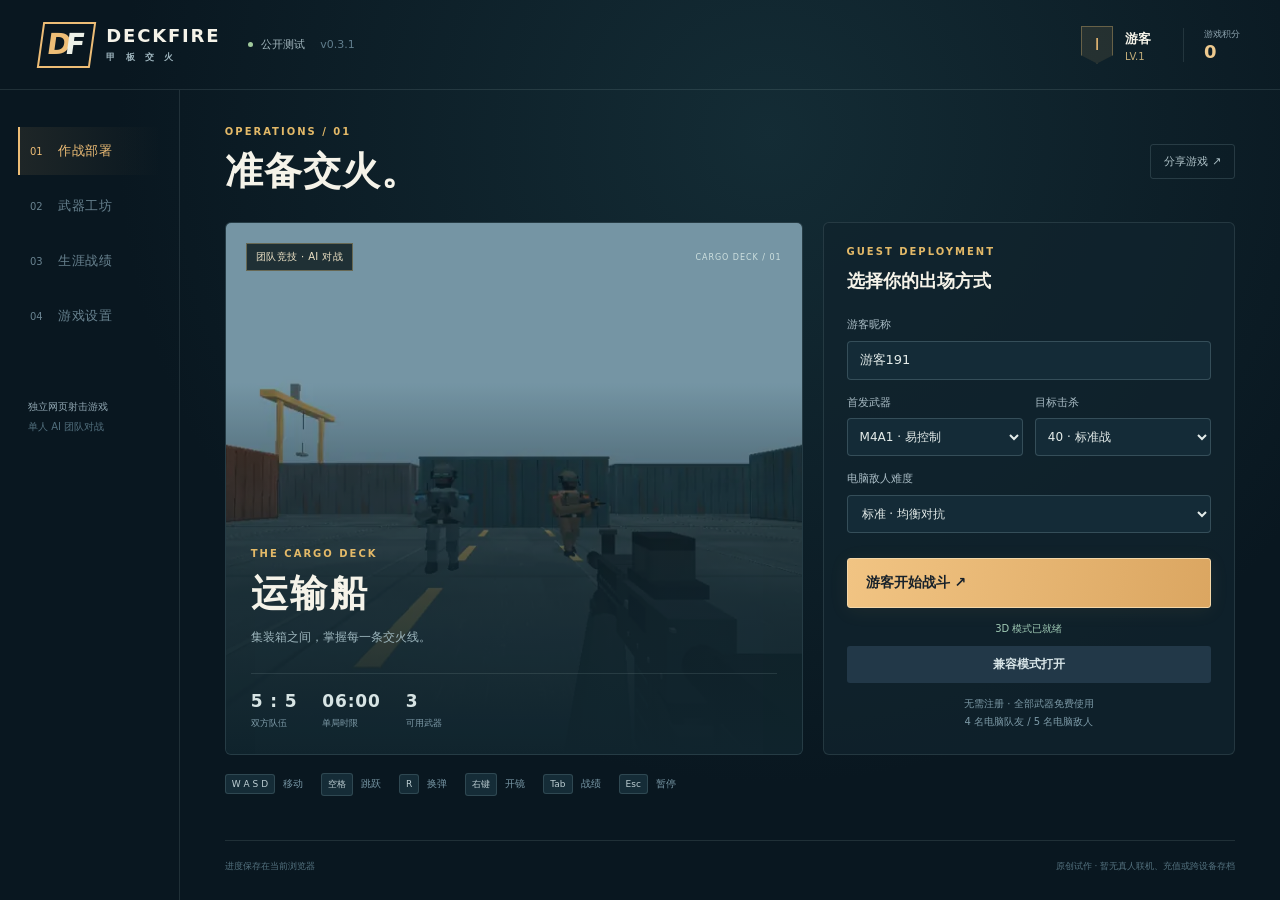
==== commit 2d755b6c: "Unify Canvas and WebGL weapon-hand geometry with anchored grips and cached raster projection" ====
--- a/index.html
+++ b/index.html
@@ -1,4 +1,4 @@
-<!doctype html><html lang="zh-CN"><head><meta charset="utf-8"><meta name="viewport" content="width=device-width,initial-scale=1,viewport-fit=cover"><meta name="theme-color" content="#0c1720"><meta name="description" content="甲板交火，一款轻量原创网页射击游戏。游客体验运输船 AI 团队竞技，三种武器和纯外观成长奖励。"><link rel="icon" type="image/png" href="icon-192.png"><link rel="manifest" href="manifest.webmanifest"><title>甲板交火 | 3D 团队竞技</title><link rel="stylesheet" href="style.css?v=20261116fix2"></head><body>
+<!doctype html><html lang="zh-CN"><head><meta charset="utf-8"><meta name="viewport" content="width=device-width,initial-scale=1,viewport-fit=cover"><meta name="theme-color" content="#0c1720"><meta name="description" content="甲板交火，一款轻量原创网页射击游戏。游客体验运输船 AI 团队竞技，三种武器和纯外观成长奖励。"><link rel="icon" type="image/png" href="icon-192.png"><link rel="manifest" href="manifest.webmanifest"><title>甲板交火 | 3D 团队竞技</title><link rel="stylesheet" href="style.css?v=20261116fix3"></head><body>
 <canvas id="world"></canvas><canvas id="overlay"></canvas>
 <div id="hud" hidden><div class="battle-info"><span>运输船 · 团队竞技</span><small id="matchTarget">目标 40</small></div><button id="pauseBtn" class="hud-pause" aria-label="暂停游戏">Ⅱ</button><button id="boardBtn" class="hud-board" aria-label="查看战绩">战绩</button><div class="scorebar"><span class="blue">蓝队</span><strong id="blueScore" class="blue">0</strong><span id="clock">06:00</span><strong id="redScore" class="red">0</strong><span class="red">红队</span></div><div id="feed"></div><div id="runtimeFPS" aria-label="当前帧率"></div><div class="vitals"><div class="health"><small>HP</small><strong id="health">100</strong></div><div class="frags"><small>个人击杀</small><strong id="kills">0</strong></div><div class="gear"><small id="gunLabel">M4A1</small><strong id="ammo">30 <em>/ ∞</em></strong><span id="gunState">1 AK47 · 2 M4A1 · 3 AWM</span></div></div><div id="killEffect" aria-live="polite"><div class="killMedal"><svg viewBox="0 0 64 64" aria-hidden="true"><path d="M32 2 38 15 52 12 49 26 62 32 49 38 52 52 38 49 32 62 26 49 12 52 15 38 2 32 15 26 12 12 26 15Z" fill="none" stroke="currentColor" stroke-width="2"/><circle cx="32" cy="32" r="17" fill="#172832" stroke="currentColor" stroke-width="2"/><path d="M25 28h14M29 24v14m11-5-6 7" fill="none" stroke="currentColor" stroke-width="3" stroke-linecap="round"/></svg></div><div class="killTitle" id="killTitle">击杀</div><div class="killSub" id="killSub">击杀 +1</div></div><div id="message"></div><div class="mobile"><div id="joystick"><div id="stick"></div></div><div class="touchaim">滑动右侧瞄准 · 按住开火可拖动瞄准</div><div class="orientation-hint">横屏游玩，视野更开阔</div><div class="mobileBtns"><button id="weaponBtn">换枪</button><button id="reloadBtn">换弹</button><button id="scopeBtn">开镜</button><button id="fireBtn">开火</button><button id="jumpBtn">跳跃</button></div></div></div>
 <main class="screen lobby" id="menu">
@@ -17,4 +17,4 @@
 <div class="screen" id="end" hidden><div class="results-panel"><div class="eyebrow">AFTER ACTION REPORT</div><h2 id="outcome">蓝队胜利</h2><p id="summary"></p><div class="result-stats"><article><small>击杀 / 阵亡</small><b id="resultKD">0 / 0</b></article><article><small>命中率</small><b id="resultAccuracy">0%</b></article><article><small>爆头击杀</small><b id="resultHeadshots">0</b></article><article><small>战斗时长</small><b id="resultTime">0分</b></article></div><div class="reward-row"><span>本局游戏积分 <b id="rewardCredits">+0</b></span><span id="rewardXP">+0 XP</span></div><div class="score-table-wrap"><table class="score-table"><thead><tr><th>队员</th><th>阵营</th><th>击杀</th><th>阵亡</th></tr></thead><tbody id="resultRows"></tbody></table></div><div class="result-actions"><button class="primary" id="again">再来一局</button><button class="secondary" id="leave">返回大厅</button></div></div></div>
 <div id="scoreboard" hidden><section><div class="eyebrow">SCOREBOARD · 松开 Tab 关闭</div><table class="score-table"><thead><tr><th>队员</th><th>阵营</th><th>击杀</th><th>阵亡</th></tr></thead><tbody id="boardRows"></tbody></table></section></div>
 <div id="toast" role="status" hidden></div>
-<div class="fallback" id="fallback" hidden>当前浏览器无法启动 WebGL。请用最新版 Chrome、Edge 或 Firefox 打开。</div><script src="boot.js?v=20261116fix2"></script><script src="visuals.js?v=20261116fix2"></script><script src="weapon.js?v=20261116fix2"></script><script src="combat-fx.js?v=20261116fix2"></script><script src="controls.js?v=20261116fix2"></script><script src="app.js?v=20261116fix2"></script><script src="game.js?v=20261116fix2"></script></body></html>
+<div class="fallback" id="fallback" hidden>当前浏览器无法启动 WebGL。请用最新版 Chrome、Edge 或 Firefox 打开。</div><script src="boot.js?v=20261116fix3"></script><script src="visuals.js?v=20261116fix3"></script><script src="weapon.js?v=20261116fix3"></script><script src="combat-fx.js?v=20261116fix3"></script><script src="controls.js?v=20261116fix3"></script><script src="app.js?v=20261116fix3"></script><script src="game.js?v=20261116fix3"></script></body></html>
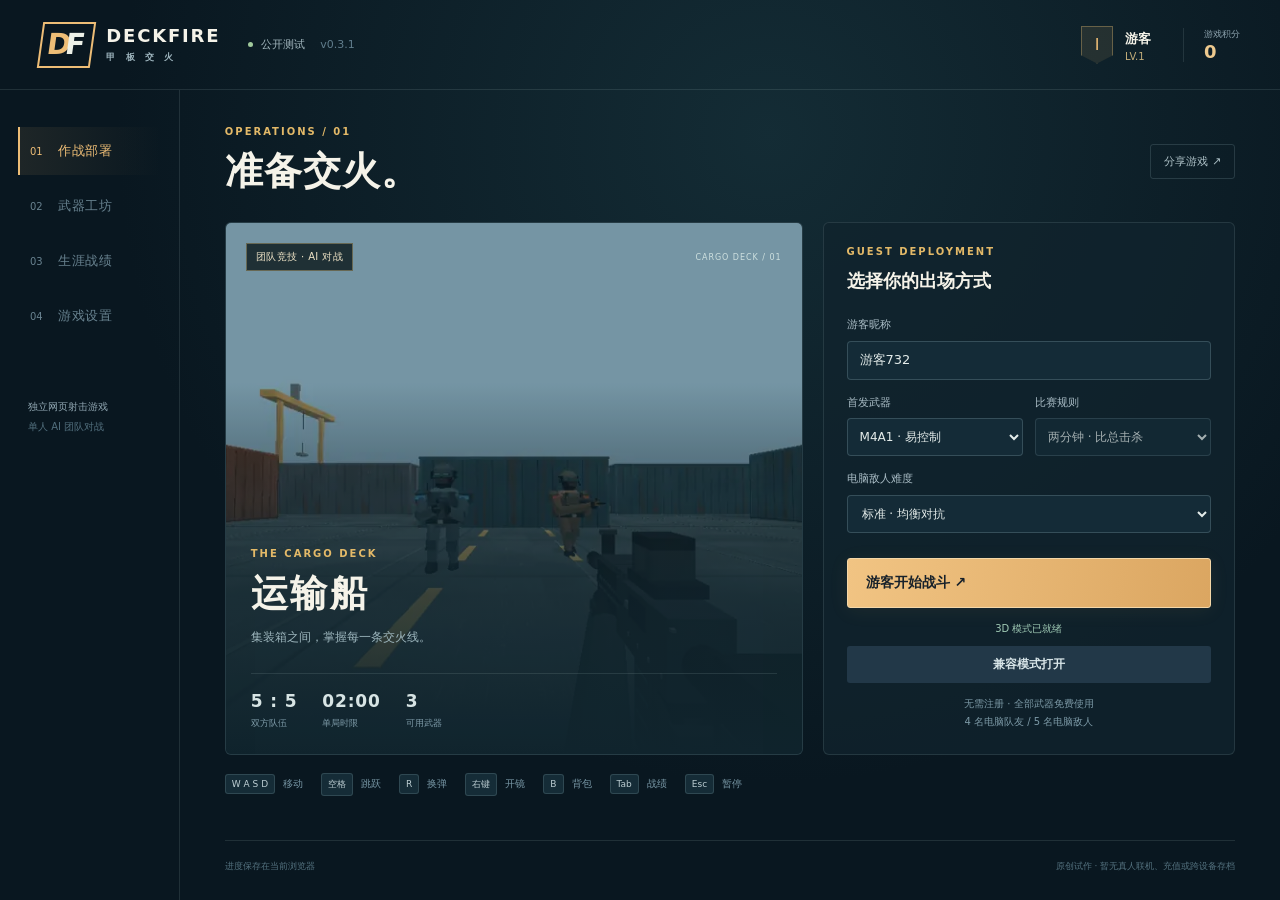
==== commit f22b9525: "Add distance-based damage, combat feedback, two-minute rounds and B-key loadouts" ====
--- a/index.html
+++ b/index.html
@@ -1,20 +1,20 @@
-<!doctype html><html lang="zh-CN"><head><meta charset="utf-8"><meta name="viewport" content="width=device-width,initial-scale=1,viewport-fit=cover"><meta name="theme-color" content="#0c1720"><meta name="description" content="甲板交火，一款轻量原创网页射击游戏。游客体验运输船 AI 团队竞技，三种武器和纯外观成长奖励。"><link rel="icon" type="image/png" href="icon-192.png"><link rel="manifest" href="manifest.webmanifest"><title>甲板交火 | 3D 团队竞技</title><link rel="stylesheet" href="style.css?v=20261116fix3"></head><body>
+<!doctype html><html lang="zh-CN"><head><meta charset="utf-8"><meta name="viewport" content="width=device-width,initial-scale=1,viewport-fit=cover"><meta name="theme-color" content="#0c1720"><meta name="description" content="甲板交火，一款轻量原创网页射击游戏。游客体验运输船 AI 团队竞技，三种武器和纯外观成长奖励。"><link rel="icon" type="image/png" href="icon-192.png"><link rel="manifest" href="manifest.webmanifest"><title>甲板交火 | 3D 团队竞技</title><link rel="stylesheet" href="style.css?v=20261116combat1"></head><body>
 <canvas id="world"></canvas><canvas id="overlay"></canvas>
-<div id="hud" hidden><div class="battle-info"><span>运输船 · 团队竞技</span><small id="matchTarget">目标 40</small></div><button id="pauseBtn" class="hud-pause" aria-label="暂停游戏">Ⅱ</button><button id="boardBtn" class="hud-board" aria-label="查看战绩">战绩</button><div class="scorebar"><span class="blue">蓝队</span><strong id="blueScore" class="blue">0</strong><span id="clock">06:00</span><strong id="redScore" class="red">0</strong><span class="red">红队</span></div><div id="feed"></div><div id="runtimeFPS" aria-label="当前帧率"></div><div class="vitals"><div class="health"><small>HP</small><strong id="health">100</strong></div><div class="frags"><small>个人击杀</small><strong id="kills">0</strong></div><div class="gear"><small id="gunLabel">M4A1</small><strong id="ammo">30 <em>/ ∞</em></strong><span id="gunState">1 AK47 · 2 M4A1 · 3 AWM</span></div></div><div id="killEffect" aria-live="polite"><div class="killMedal"><svg viewBox="0 0 64 64" aria-hidden="true"><path d="M32 2 38 15 52 12 49 26 62 32 49 38 52 52 38 49 32 62 26 49 12 52 15 38 2 32 15 26 12 12 26 15Z" fill="none" stroke="currentColor" stroke-width="2"/><circle cx="32" cy="32" r="17" fill="#172832" stroke="currentColor" stroke-width="2"/><path d="M25 28h14M29 24v14m11-5-6 7" fill="none" stroke="currentColor" stroke-width="3" stroke-linecap="round"/></svg></div><div class="killTitle" id="killTitle">击杀</div><div class="killSub" id="killSub">击杀 +1</div></div><div id="message"></div><div class="mobile"><div id="joystick"><div id="stick"></div></div><div class="touchaim">滑动右侧瞄准 · 按住开火可拖动瞄准</div><div class="orientation-hint">横屏游玩，视野更开阔</div><div class="mobileBtns"><button id="weaponBtn">换枪</button><button id="reloadBtn">换弹</button><button id="scopeBtn">开镜</button><button id="fireBtn">开火</button><button id="jumpBtn">跳跃</button></div></div></div>
+<div id="hud" hidden><div class="battle-info"><span>运输船 · 团队竞技</span><small id="matchTarget">两分钟 · 比总击杀</small></div><button id="pauseBtn" class="hud-pause" aria-label="暂停游戏">Ⅱ</button><button id="boardBtn" class="hud-board" aria-label="查看战绩">战绩</button><div class="scorebar"><span class="blue">蓝队</span><strong id="blueScore" class="blue">0</strong><span id="clock">02:00</span><strong id="redScore" class="red">0</strong><span class="red">红队</span></div><div id="hurtOverlay" aria-hidden="true"></div><button id="backpackDesktop" class="hud-board hud-backpack">背包 B</button><div id="feed"></div><div id="runtimeFPS" aria-label="当前帧率"></div><div class="vitals"><div class="health"><small>HP</small><strong id="health">100</strong></div><div class="frags"><small>个人击杀</small><strong id="kills">0</strong></div><div class="gear"><small id="gunLabel">M4A1</small><strong id="ammo">30 <em>/ ∞</em></strong><span id="gunState">1 AK47 · 2 M4A1 · 3 AWM</span></div></div><div id="killEffect" aria-live="polite"><div class="killMedal"><svg viewBox="0 0 64 64" aria-hidden="true"><path d="M32 2 38 15 52 12 49 26 62 32 49 38 52 52 38 49 32 62 26 49 12 52 15 38 2 32 15 26 12 12 26 15Z" fill="none" stroke="currentColor" stroke-width="2"/><circle cx="32" cy="32" r="17" fill="#172832" stroke="currentColor" stroke-width="2"/><path d="M25 28h14M29 24v14m11-5-6 7" fill="none" stroke="currentColor" stroke-width="3" stroke-linecap="round"/></svg></div><div class="killTitle" id="killTitle">击杀</div><div class="killSub" id="killSub">击杀 +1</div></div><div id="message"></div><div class="mobile"><div id="joystick"><div id="stick"></div></div><div class="touchaim">滑动右侧瞄准 · 按住开火可拖动瞄准</div><div class="orientation-hint">横屏游玩，视野更开阔</div><div class="mobileBtns"><button id="backpackBtn">背包</button><button id="weaponBtn">换枪</button><button id="reloadBtn">换弹</button><button id="scopeBtn">开镜</button><button id="fireBtn">开火</button><button id="jumpBtn">跳跃</button></div></div></div>
 <main class="screen lobby" id="menu">
 <header class="lobby-header"><a class="wordmark" href="#" aria-label="甲板交火首页"><span class="brand-mark">D<span>F</span></span><span>DECKFIRE<small>甲 板 交 火</small></span></a><button class="text-button install-button" id="installApp" hidden>安装游戏 ↗</button><div class="build-tag"><i></i> 公开测试 <span>v0.3.1</span></div><div class="profile"><div class="rank-badge" aria-hidden="true">Ⅰ</div><div><strong id="profileName">游客</strong><small id="profileLevel">LV.1</small></div><div class="credit-wallet"><span>游戏积分</span><b id="credits">0</b></div></div></header>
 <div class="lobby-shell"><nav class="lobby-nav" aria-label="大厅导航" role="tablist"><button class="active" data-tab="deploy" role="tab" aria-selected="true">01 <span>作战部署</span></button><button data-tab="armory" role="tab" aria-selected="false">02 <span>武器工坊</span></button><button data-tab="career" role="tab" aria-selected="false">03 <span>生涯战绩</span></button><button data-tab="settings" role="tab" aria-selected="false">04 <span>游戏设置</span></button><div class="nav-footer">独立网页射击游戏<br><span>单人 AI 团队对战</span></div></nav>
 <section class="lobby-main">
 <div data-page="deploy"><div class="section-title"><div><div class="eyebrow">OPERATIONS / 01</div><h1>准备交火。</h1></div><button class="text-button" id="share">分享游戏 ↗</button></div>
-<div class="deploy-grid"><article class="mission-card"><div class="mission-top"><span class="tag">团队竞技 · AI 对战</span><span class="coordinates">CARGO DECK / 01</span></div><div class="mission-art" role="img" aria-label="运输船战场预览"></div><div class="mission-copy"><span class="eyebrow">THE CARGO DECK</span><h2>运输船</h2><p>集装箱之间，掌握每一条交火线。</p><div class="mission-specs"><span><b>5 : 5</b> 双方队伍</span><span><b>06:00</b> 单局时限</span><span><b>3</b> 可用武器</span></div></div></article>
-<section class="deploy-panel"><div class="eyebrow">GUEST DEPLOYMENT</div><h2>选择你的出场方式</h2><label for="nickname">游客昵称</label><input id="nickname" maxlength="16" autocomplete="nickname" placeholder="输入昵称"><div class="field-row"><label>首发武器<select id="loadout"><option value="0">AK47 · 高伤害</option><option value="1">M4A1 · 易控制</option><option value="2">AWM · 狙击</option></select></label><label>目标击杀<select id="matchLength"><option value="20">20 · 快速战</option><option value="40">40 · 标准战</option><option value="60">60 · 持久战</option></select></label></div><label for="difficulty">电脑敌人难度</label><select id="difficulty"><option value="rookie">新兵 · 轻松练习</option><option value="normal">标准 · 均衡对抗</option><option value="veteran">老兵 · 更强火力</option></select><button class="primary deploy-button" id="start" disabled>正在加载游戏…</button><p id="bootStatus" class="small-print" role="status">正在初始化游戏…</p><button id="compatibility" class="secondary" type="button">兼容模式打开</button><p class="small-print">无需注册 · 全部武器免费使用<br>4 名电脑队友 / 5 名电脑敌人</p><p class="touch-tip">手机：左摇杆移动，右侧滑动瞄准；按住开火按钮也可拖动瞄准。</p></section></div>
-<div class="controls-strip"><span><kbd>W A S D</kbd> 移动</span><span><kbd>空格</kbd> 跳跃</span><span><kbd>R</kbd> 换弹</span><span><kbd>右键</kbd> 开镜</span><span><kbd>Tab</kbd> 战绩</span><span><kbd>Esc</kbd> 暂停</span></div></div>
-<div data-page="armory" hidden><div class="section-title"><div><div class="eyebrow">ARMORY / 02</div><h1>装备，由你定义。</h1></div></div><div class="armory-intro"><span class="tag">纯外观奖励</span><p>完成比赛获得游戏积分，解锁所有武器通用的涂装。所有外观具有相同的战斗属性。</p></div><div class="gun-catalog"><article><span>01 / ASSAULT</span><h2>AK47</h2><p>高伤害 · 30 发弹匣</p><div class="gun-line ak"></div><small>3 次躯干命中可击倒满血目标</small></article><article><span>02 / ASSAULT</span><h2>M4A1</h2><p>高射速 · 30 发弹匣</p><div class="gun-line m4"></div><small>更小散布，适合中距离持续压制</small></article><article><span>03 / SNIPER</span><h2>AWM</h2><p>高精度 · 10 发弹匣</p><div class="gun-line awm"></div><small>躯干命中可击倒满血目标</small></article></div><h2 class="subheading">涂装库</h2><div id="skinList" class="skin-grid"></div><p class="small-print">涂装和积分保存在当前浏览器。兼容渲染模式下暂显示制式外观。</p></div>
+<div class="deploy-grid"><article class="mission-card"><div class="mission-top"><span class="tag">团队竞技 · AI 对战</span><span class="coordinates">CARGO DECK / 01</span></div><div class="mission-art" role="img" aria-label="运输船战场预览"></div><div class="mission-copy"><span class="eyebrow">THE CARGO DECK</span><h2>运输船</h2><p>集装箱之间，掌握每一条交火线。</p><div class="mission-specs"><span><b>5 : 5</b> 双方队伍</span><span><b>02:00</b> 单局时限</span><span><b>3</b> 可用武器</span></div></div></article>
+<section class="deploy-panel"><div class="eyebrow">GUEST DEPLOYMENT</div><h2>选择你的出场方式</h2><label for="nickname">游客昵称</label><input id="nickname" maxlength="16" autocomplete="nickname" placeholder="输入昵称"><div class="field-row"><label>首发武器<select id="loadout"><option value="0">AK47 · 高伤害</option><option value="1">M4A1 · 易控制</option><option value="2">AWM · 狙击</option></select></label><label>比赛规则<select disabled aria-label="比赛规则"><option>两分钟 · 比总击杀</option></select></label></div><label for="difficulty">电脑敌人难度</label><select id="difficulty"><option value="rookie">新兵 · 轻松练习</option><option value="normal">标准 · 均衡对抗</option><option value="veteran">老兵 · 更强火力</option></select><button class="primary deploy-button" id="start" disabled>正在加载游戏…</button><p id="bootStatus" class="small-print" role="status">正在初始化游戏…</p><button id="compatibility" class="secondary" type="button">兼容模式打开</button><p class="small-print">无需注册 · 全部武器免费使用<br>4 名电脑队友 / 5 名电脑敌人</p><p class="touch-tip">手机：左摇杆移动，右侧滑动瞄准；按住开火按钮也可拖动瞄准。</p></section></div>
+<div class="controls-strip"><span><kbd>W A S D</kbd> 移动</span><span><kbd>空格</kbd> 跳跃</span><span><kbd>R</kbd> 换弹</span><span><kbd>右键</kbd> 开镜</span><span><kbd>B</kbd> 背包</span><span><kbd>Tab</kbd> 战绩</span><span><kbd>Esc</kbd> 暂停</span></div></div>
+<div data-page="armory" hidden><div class="section-title"><div><div class="eyebrow">ARMORY / 02</div><h1>装备，由你定义。</h1></div></div><div class="armory-intro"><span class="tag">纯外观奖励</span><p>完成比赛获得游戏积分，解锁所有武器通用的涂装。所有外观具有相同的战斗属性。</p></div><div class="gun-catalog"><article><span>01 / ASSAULT</span><h2>AK47</h2><p>高伤害 · 30 发弹匣</p><div class="gun-line ak"></div><small>近距离 3 次躯干命中可击倒满血目标</small></article><article><span>02 / ASSAULT</span><h2>M4A1</h2><p>高射速 · 30 发弹匣</p><div class="gun-line m4"></div><small>更小散布，适合中距离持续压制</small></article><article><span>03 / SNIPER</span><h2>AWM</h2><p>高精度 · 10 发弹匣</p><div class="gun-line awm"></div><small>近距离躯干命中可击倒满血目标</small></article></div><h2 class="subheading">涂装库</h2><div id="skinList" class="skin-grid"></div><p class="small-print">涂装和积分保存在当前浏览器。兼容渲染模式下暂显示制式外观。</p></div>
 <div data-page="career" hidden><div class="section-title"><div><div class="eyebrow">SERVICE RECORD / 03</div><h1>每一局，都有进步。</h1></div></div><div class="career-grid"><article><span>完成场次</span><strong id="careerMatches">0</strong></article><article><span>累计击杀</span><strong id="careerKills">0</strong></article><article><span>击杀 / 阵亡</span><strong id="careerKD">0.00</strong></article><article><span>比赛胜率</span><strong id="careerWins">—</strong></article></div><section class="record-card"><div class="section-title"><h2>成长进度</h2><span id="xpLabel">0 XP</span></div><div class="xp-bar"><i id="xpFill"></i></div><p class="small-print">完成比赛、取得击杀及获胜都能积累经验。</p></section><section class="record-card"><h2>最近五场</h2><div id="history"></div></section></div>
 <div data-page="settings" hidden><div class="section-title"><div><div class="eyebrow">CONFIGURATION / 04</div><h1>找到你的手感。</h1></div><button class="text-button" id="fullscreen">全屏显示 ⛶</button></div><section class="settings-card"><label>主音量 <output id="volumeValue">55%</output><input type="range" id="volume" min="0" max="1" step="0.05"></label><label>瞄准灵敏度 <output id="sensitivityValue">1.0×</output><input type="range" id="sensitivity" min="0.3" max="2.5" step="0.1"></label><label>视野角度 <output id="fovValue">78</output><input type="range" id="fov" min="65" max="95" step="1"></label><div class="field-row"><label>画质<select id="quality"><option value="low">流畅 · 较低分辨率</option><option value="standard">标准 · 平衡表现</option><option value="high">精细 · 更高分辨率</option></select></label><label>准星颜色<select id="crosshair"><option value="#d4f3df">冰绿色</option><option value="#ffd68a">琥珀色</option><option value="#80d4ff">天蓝色</option></select></label></div><p class="small-print">移动端：左侧摇杆移动，右侧滑动瞄准；横屏可获得更宽的战斗视野。</p></section></div>
 <footer class="lobby-footer"><span id="saveStatus">进度保存在当前浏览器</span><span>原创试作 · 暂无真人联机、充值或跨设备存档</span></footer></section></div></main>
 <div class="screen" id="pause" hidden><div class="panel compact"><div class="eyebrow">TACTICAL PAUSE</div><h2>稍作休整</h2><p>继续战斗时将重新锁定鼠标。</p><button class="primary" id="resume">继续战斗</button><button class="secondary" id="pauseSettings">声音与操作</button><div id="pauseControls" hidden><label>主音量<input type="range" id="pauseVolume" min="0" max="1" step="0.05"></label><label>灵敏度<input type="range" id="pauseSensitivity" min="0.3" max="2.5" step="0.1"></label></div><button class="secondary" id="quit">结束本局，返回大厅</button><p class="small-print">提前离开不结算本局奖励。</p></div></div>
 <div class="screen" id="end" hidden><div class="results-panel"><div class="eyebrow">AFTER ACTION REPORT</div><h2 id="outcome">蓝队胜利</h2><p id="summary"></p><div class="result-stats"><article><small>击杀 / 阵亡</small><b id="resultKD">0 / 0</b></article><article><small>命中率</small><b id="resultAccuracy">0%</b></article><article><small>爆头击杀</small><b id="resultHeadshots">0</b></article><article><small>战斗时长</small><b id="resultTime">0分</b></article></div><div class="reward-row"><span>本局游戏积分 <b id="rewardCredits">+0</b></span><span id="rewardXP">+0 XP</span></div><div class="score-table-wrap"><table class="score-table"><thead><tr><th>队员</th><th>阵营</th><th>击杀</th><th>阵亡</th></tr></thead><tbody id="resultRows"></tbody></table></div><div class="result-actions"><button class="primary" id="again">再来一局</button><button class="secondary" id="leave">返回大厅</button></div></div></div>
-<div id="scoreboard" hidden><section><div class="eyebrow">SCOREBOARD · 松开 Tab 关闭</div><table class="score-table"><thead><tr><th>队员</th><th>阵营</th><th>击杀</th><th>阵亡</th></tr></thead><tbody id="boardRows"></tbody></table></section></div>
+<div class="screen" id="backpack" hidden><section class="backpack-panel"><div class="eyebrow">LOADOUT / B</div><h2>选择背包</h2><p>此界面暂停本地对战。选择后继续战斗，切换不会补充子弹或生命值。</p><div class="backpack-grid"><button id="bag0" aria-pressed="false"><small>背包 1 · 按 1</small><b>AK47</b><span>高伤害步枪 · 15 米后开始衰减</span><em id="bagAmmo0">30 / 30 发</em></button><button id="bag1" aria-pressed="false"><small>背包 2 · 按 2</small><b>M4A1</b><span>稳定步枪 · 12 米后开始衰减</span><em id="bagAmmo1">30 / 30 发</em></button><button id="bag2" aria-pressed="false"><small>背包 3 · 按 3</small><b>AWM</b><span>狙击步枪 · 35 米后开始衰减</span><em id="bagAmmo2">10 / 10 发</em></button></div><button id="closeBackpack" class="secondary">返回战斗 · B / Esc</button></section></div><div id="scoreboard" hidden><section><div class="eyebrow">SCOREBOARD · 松开 Tab 关闭</div><table class="score-table"><thead><tr><th>队员</th><th>阵营</th><th>击杀</th><th>阵亡</th></tr></thead><tbody id="boardRows"></tbody></table></section></div>
 <div id="toast" role="status" hidden></div>
-<div class="fallback" id="fallback" hidden>当前浏览器无法启动 WebGL。请用最新版 Chrome、Edge 或 Firefox 打开。</div><script src="boot.js?v=20261116fix3"></script><script src="visuals.js?v=20261116fix3"></script><script src="weapon.js?v=20261116fix3"></script><script src="combat-fx.js?v=20261116fix3"></script><script src="controls.js?v=20261116fix3"></script><script src="app.js?v=20261116fix3"></script><script src="game.js?v=20261116fix3"></script></body></html>
+<div class="fallback" id="fallback" hidden>当前浏览器无法启动 WebGL。请用最新版 Chrome、Edge 或 Firefox 打开。</div><script src="boot.js?v=20261116combat1"></script><script src="visuals.js?v=20261116combat1"></script><script src="weapon.js?v=20261116combat1"></script><script src="combat.js?v=20261116combat1"></script><script src="combat-fx.js?v=20261116combat1"></script><script src="controls.js?v=20261116combat1"></script><script src="app.js?v=20261116combat1"></script><script src="game.js?v=20261116combat1"></script></body></html>
--- a/style.css
+++ b/style.css
@@ -29,3 +29,5 @@
 #start:disabled{opacity:.55;cursor:wait;transform:none}#bootStatus[data-state=error]{color:#ffb19c}#bootStatus[data-state=ready]{color:#9fc9b4}#compatibility{font-size:12px;padding:10px;margin-top:8px}
 
 body.in-battle #world,body.in-battle #hud{cursor:none}#runtimeFPS{position:absolute;left:50%;top:62px;transform:translateX(-50%);font-size:10px;color:#e0e9e9a0;text-shadow:0 1px 3px #00101c;pointer-events:none}
+/* Combat feedback and loadout selection. */
+#hurtOverlay{position:absolute;inset:0;pointer-events:none;transition:box-shadow .2s}.critical-health #hurtOverlay{box-shadow:inset 0 0 100px #a31e244d}.combat-hit #world{animation:damage-jolt .16s ease-out}@keyframes damage-jolt{0%{transform:translate(2px,1px)}35%{transform:translate(-2px,-1px)}70%{transform:translate(1px,0)}100%{transform:none}}.hud-backpack{right:130px}.backpack-panel{width:min(94vw,760px);max-height:90dvh;overflow:auto;padding:28px;background:#102630f5;border:1px solid #c2a57466;border-radius:6px}.backpack-panel h2{font-size:29px;margin:10px 0 12px}.backpack-panel>p{font-size:12px;line-height:1.8;color:#a2bbc4}.backpack-grid{display:grid;grid-template-columns:repeat(3,1fr);gap:12px;margin:22px 0}.backpack-grid button{text-align:left;background:#142e3c;border:1px solid #8baab544;color:#e0ebea;border-radius:5px;padding:20px 15px;cursor:pointer;min-height:160px}.backpack-grid button[aria-pressed=true]{border-color:#edbd76;background:#3c3b2c}.backpack-grid small{display:block;font-size:11px;color:#ccae77}.backpack-grid b{display:block;font-size:27px;margin:14px 0 9px}.backpack-grid span{display:block;font-size:10px;line-height:1.7;color:#9fbac4}.backpack-grid em{display:block;font-style:normal;font-size:12px;color:#cddce1;margin-top:14px}.touch-mode .hud-backpack{display:none}.touch-mode .mobileBtns #backpackBtn{right:calc(82px + var(--safe-right));bottom:calc(178px + var(--safe-bottom));width:48px;height:48px;background:#264b5bdf}@media(max-width:600px){.backpack-panel{padding:21px}.backpack-grid{grid-template-columns:1fr;gap:8px;margin:16px 0}.backpack-grid button{min-height:105px;padding:12px 15px;display:grid;grid-template-columns:1fr 1fr;column-gap:10px}.backpack-grid small{grid-column:1/3}.backpack-grid b{font-size:23px;margin:8px 0}.backpack-grid span{grid-column:2;grid-row:2/4}.backpack-grid em{margin-top:1px}}
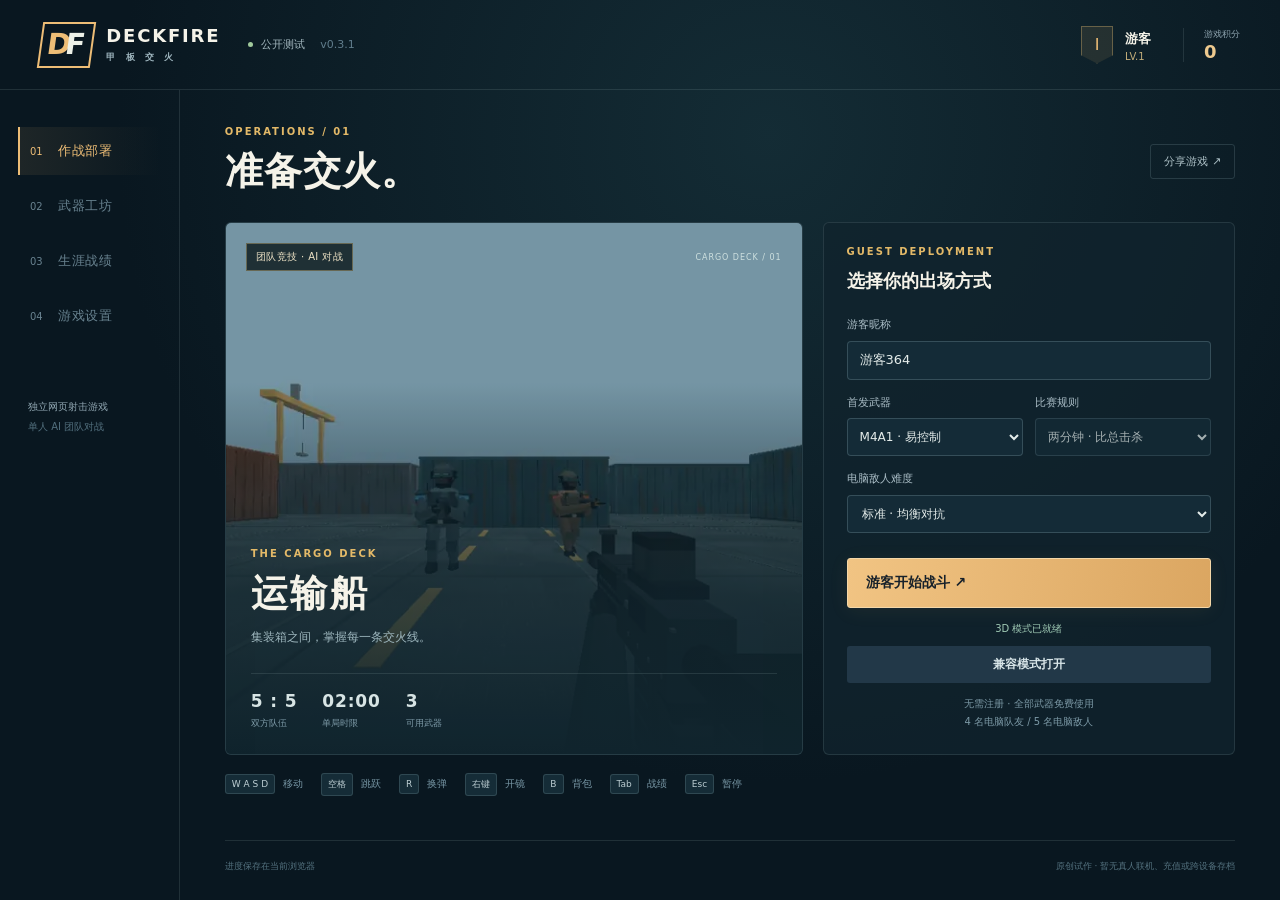
==== commit 73ae701a: "Keep backpack open after key release and cover full B-key interaction" ====
--- a/index.html
+++ b/index.html
@@ -1,4 +1,4 @@
-<!doctype html><html lang="zh-CN"><head><meta charset="utf-8"><meta name="viewport" content="width=device-width,initial-scale=1,viewport-fit=cover"><meta name="theme-color" content="#0c1720"><meta name="description" content="甲板交火，一款轻量原创网页射击游戏。游客体验运输船 AI 团队竞技，三种武器和纯外观成长奖励。"><link rel="icon" type="image/png" href="icon-192.png"><link rel="manifest" href="manifest.webmanifest"><title>甲板交火 | 3D 团队竞技</title><link rel="stylesheet" href="style.css?v=20261116combat1"></head><body>
+<!doctype html><html lang="zh-CN"><head><meta charset="utf-8"><meta name="viewport" content="width=device-width,initial-scale=1,viewport-fit=cover"><meta name="theme-color" content="#0c1720"><meta name="description" content="甲板交火，一款轻量原创网页射击游戏。游客体验运输船 AI 团队竞技，三种武器和纯外观成长奖励。"><link rel="icon" type="image/png" href="icon-192.png"><link rel="manifest" href="manifest.webmanifest"><title>甲板交火 | 3D 团队竞技</title><link rel="stylesheet" href="style.css?v=20261116combat2"></head><body>
 <canvas id="world"></canvas><canvas id="overlay"></canvas>
 <div id="hud" hidden><div class="battle-info"><span>运输船 · 团队竞技</span><small id="matchTarget">两分钟 · 比总击杀</small></div><button id="pauseBtn" class="hud-pause" aria-label="暂停游戏">Ⅱ</button><button id="boardBtn" class="hud-board" aria-label="查看战绩">战绩</button><div class="scorebar"><span class="blue">蓝队</span><strong id="blueScore" class="blue">0</strong><span id="clock">02:00</span><strong id="redScore" class="red">0</strong><span class="red">红队</span></div><div id="hurtOverlay" aria-hidden="true"></div><button id="backpackDesktop" class="hud-board hud-backpack">背包 B</button><div id="feed"></div><div id="runtimeFPS" aria-label="当前帧率"></div><div class="vitals"><div class="health"><small>HP</small><strong id="health">100</strong></div><div class="frags"><small>个人击杀</small><strong id="kills">0</strong></div><div class="gear"><small id="gunLabel">M4A1</small><strong id="ammo">30 <em>/ ∞</em></strong><span id="gunState">1 AK47 · 2 M4A1 · 3 AWM</span></div></div><div id="killEffect" aria-live="polite"><div class="killMedal"><svg viewBox="0 0 64 64" aria-hidden="true"><path d="M32 2 38 15 52 12 49 26 62 32 49 38 52 52 38 49 32 62 26 49 12 52 15 38 2 32 15 26 12 12 26 15Z" fill="none" stroke="currentColor" stroke-width="2"/><circle cx="32" cy="32" r="17" fill="#172832" stroke="currentColor" stroke-width="2"/><path d="M25 28h14M29 24v14m11-5-6 7" fill="none" stroke="currentColor" stroke-width="3" stroke-linecap="round"/></svg></div><div class="killTitle" id="killTitle">击杀</div><div class="killSub" id="killSub">击杀 +1</div></div><div id="message"></div><div class="mobile"><div id="joystick"><div id="stick"></div></div><div class="touchaim">滑动右侧瞄准 · 按住开火可拖动瞄准</div><div class="orientation-hint">横屏游玩，视野更开阔</div><div class="mobileBtns"><button id="backpackBtn">背包</button><button id="weaponBtn">换枪</button><button id="reloadBtn">换弹</button><button id="scopeBtn">开镜</button><button id="fireBtn">开火</button><button id="jumpBtn">跳跃</button></div></div></div>
 <main class="screen lobby" id="menu">
@@ -17,4 +17,4 @@
 <div class="screen" id="end" hidden><div class="results-panel"><div class="eyebrow">AFTER ACTION REPORT</div><h2 id="outcome">蓝队胜利</h2><p id="summary"></p><div class="result-stats"><article><small>击杀 / 阵亡</small><b id="resultKD">0 / 0</b></article><article><small>命中率</small><b id="resultAccuracy">0%</b></article><article><small>爆头击杀</small><b id="resultHeadshots">0</b></article><article><small>战斗时长</small><b id="resultTime">0分</b></article></div><div class="reward-row"><span>本局游戏积分 <b id="rewardCredits">+0</b></span><span id="rewardXP">+0 XP</span></div><div class="score-table-wrap"><table class="score-table"><thead><tr><th>队员</th><th>阵营</th><th>击杀</th><th>阵亡</th></tr></thead><tbody id="resultRows"></tbody></table></div><div class="result-actions"><button class="primary" id="again">再来一局</button><button class="secondary" id="leave">返回大厅</button></div></div></div>
 <div class="screen" id="backpack" hidden><section class="backpack-panel"><div class="eyebrow">LOADOUT / B</div><h2>选择背包</h2><p>此界面暂停本地对战。选择后继续战斗，切换不会补充子弹或生命值。</p><div class="backpack-grid"><button id="bag0" aria-pressed="false"><small>背包 1 · 按 1</small><b>AK47</b><span>高伤害步枪 · 15 米后开始衰减</span><em id="bagAmmo0">30 / 30 发</em></button><button id="bag1" aria-pressed="false"><small>背包 2 · 按 2</small><b>M4A1</b><span>稳定步枪 · 12 米后开始衰减</span><em id="bagAmmo1">30 / 30 发</em></button><button id="bag2" aria-pressed="false"><small>背包 3 · 按 3</small><b>AWM</b><span>狙击步枪 · 35 米后开始衰减</span><em id="bagAmmo2">10 / 10 发</em></button></div><button id="closeBackpack" class="secondary">返回战斗 · B / Esc</button></section></div><div id="scoreboard" hidden><section><div class="eyebrow">SCOREBOARD · 松开 Tab 关闭</div><table class="score-table"><thead><tr><th>队员</th><th>阵营</th><th>击杀</th><th>阵亡</th></tr></thead><tbody id="boardRows"></tbody></table></section></div>
 <div id="toast" role="status" hidden></div>
-<div class="fallback" id="fallback" hidden>当前浏览器无法启动 WebGL。请用最新版 Chrome、Edge 或 Firefox 打开。</div><script src="boot.js?v=20261116combat1"></script><script src="visuals.js?v=20261116combat1"></script><script src="weapon.js?v=20261116combat1"></script><script src="combat.js?v=20261116combat1"></script><script src="combat-fx.js?v=20261116combat1"></script><script src="controls.js?v=20261116combat1"></script><script src="app.js?v=20261116combat1"></script><script src="game.js?v=20261116combat1"></script></body></html>
+<div class="fallback" id="fallback" hidden>当前浏览器无法启动 WebGL。请用最新版 Chrome、Edge 或 Firefox 打开。</div><script src="boot.js?v=20261116combat2"></script><script src="visuals.js?v=20261116combat2"></script><script src="weapon.js?v=20261116combat2"></script><script src="combat.js?v=20261116combat2"></script><script src="combat-fx.js?v=20261116combat2"></script><script src="controls.js?v=20261116combat2"></script><script src="app.js?v=20261116combat2"></script><script src="game.js?v=20261116combat2"></script></body></html>
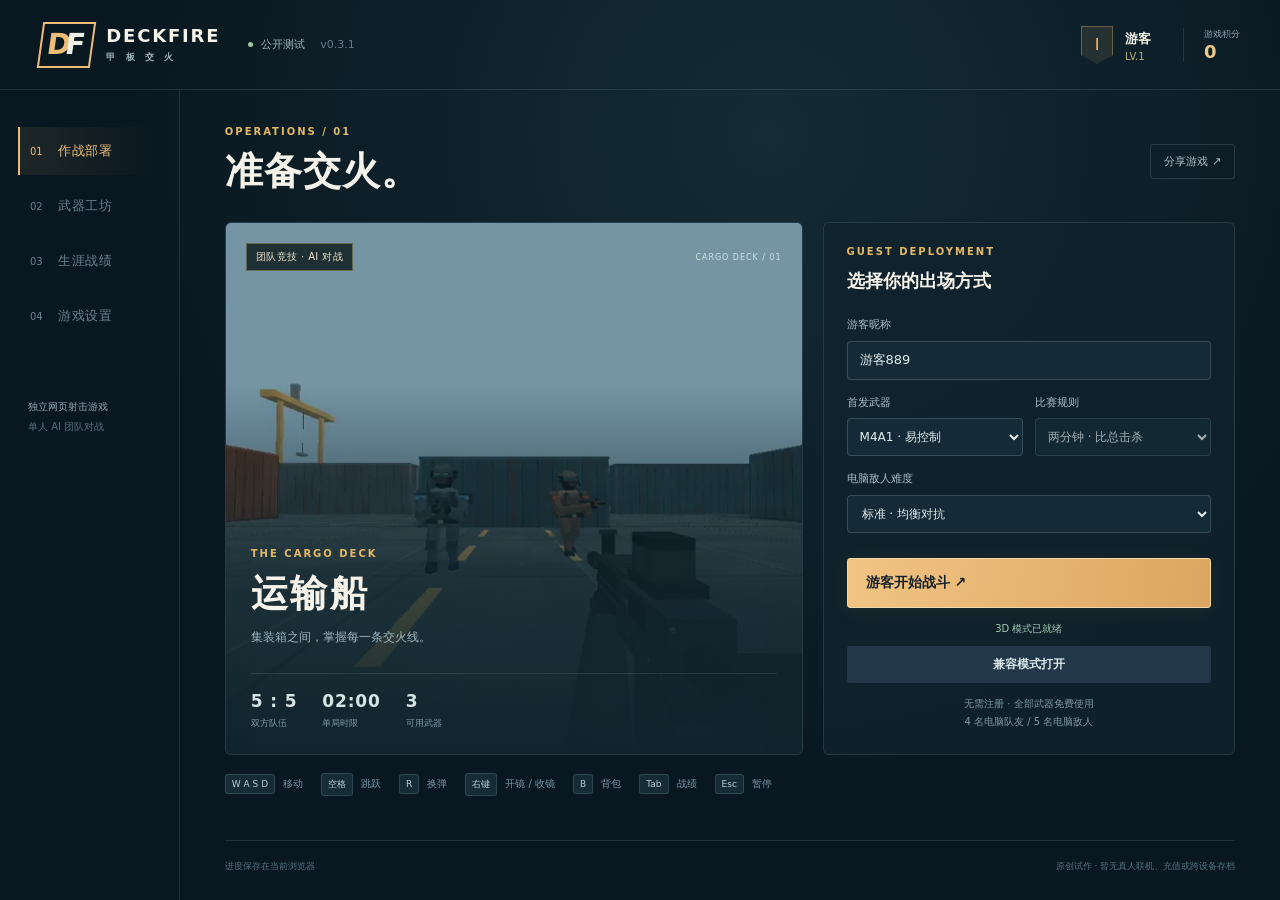
==== commit 69b4e193: "Toggle aiming on right-click instead of holding the mouse button" ====
--- a/index.html
+++ b/index.html
@@ -1,4 +1,4 @@
-<!doctype html><html lang="zh-CN"><head><meta charset="utf-8"><meta name="viewport" content="width=device-width,initial-scale=1,viewport-fit=cover"><meta name="theme-color" content="#0c1720"><meta name="description" content="甲板交火，一款轻量原创网页射击游戏。游客体验运输船 AI 团队竞技，三种武器和纯外观成长奖励。"><link rel="icon" type="image/png" href="icon-192.png"><link rel="manifest" href="manifest.webmanifest"><title>甲板交火 | 3D 团队竞技</title><link rel="stylesheet" href="style.css?v=20261116combat2"></head><body>
+<!doctype html><html lang="zh-CN"><head><meta charset="utf-8"><meta name="viewport" content="width=device-width,initial-scale=1,viewport-fit=cover"><meta name="theme-color" content="#0c1720"><meta name="description" content="甲板交火，一款轻量原创网页射击游戏。游客体验运输船 AI 团队竞技，三种武器和纯外观成长奖励。"><link rel="icon" type="image/png" href="icon-192.png"><link rel="manifest" href="manifest.webmanifest"><title>甲板交火 | 3D 团队竞技</title><link rel="stylesheet" href="style.css?v=20261116scope1"></head><body>
 <canvas id="world"></canvas><canvas id="overlay"></canvas>
 <div id="hud" hidden><div class="battle-info"><span>运输船 · 团队竞技</span><small id="matchTarget">两分钟 · 比总击杀</small></div><button id="pauseBtn" class="hud-pause" aria-label="暂停游戏">Ⅱ</button><button id="boardBtn" class="hud-board" aria-label="查看战绩">战绩</button><div class="scorebar"><span class="blue">蓝队</span><strong id="blueScore" class="blue">0</strong><span id="clock">02:00</span><strong id="redScore" class="red">0</strong><span class="red">红队</span></div><div id="hurtOverlay" aria-hidden="true"></div><button id="backpackDesktop" class="hud-board hud-backpack">背包 B</button><div id="feed"></div><div id="runtimeFPS" aria-label="当前帧率"></div><div class="vitals"><div class="health"><small>HP</small><strong id="health">100</strong></div><div class="frags"><small>个人击杀</small><strong id="kills">0</strong></div><div class="gear"><small id="gunLabel">M4A1</small><strong id="ammo">30 <em>/ ∞</em></strong><span id="gunState">1 AK47 · 2 M4A1 · 3 AWM</span></div></div><div id="killEffect" aria-live="polite"><div class="killMedal"><svg viewBox="0 0 64 64" aria-hidden="true"><path d="M32 2 38 15 52 12 49 26 62 32 49 38 52 52 38 49 32 62 26 49 12 52 15 38 2 32 15 26 12 12 26 15Z" fill="none" stroke="currentColor" stroke-width="2"/><circle cx="32" cy="32" r="17" fill="#172832" stroke="currentColor" stroke-width="2"/><path d="M25 28h14M29 24v14m11-5-6 7" fill="none" stroke="currentColor" stroke-width="3" stroke-linecap="round"/></svg></div><div class="killTitle" id="killTitle">击杀</div><div class="killSub" id="killSub">击杀 +1</div></div><div id="message"></div><div class="mobile"><div id="joystick"><div id="stick"></div></div><div class="touchaim">滑动右侧瞄准 · 按住开火可拖动瞄准</div><div class="orientation-hint">横屏游玩，视野更开阔</div><div class="mobileBtns"><button id="backpackBtn">背包</button><button id="weaponBtn">换枪</button><button id="reloadBtn">换弹</button><button id="scopeBtn">开镜</button><button id="fireBtn">开火</button><button id="jumpBtn">跳跃</button></div></div></div>
 <main class="screen lobby" id="menu">
@@ -8,7 +8,7 @@
 <div data-page="deploy"><div class="section-title"><div><div class="eyebrow">OPERATIONS / 01</div><h1>准备交火。</h1></div><button class="text-button" id="share">分享游戏 ↗</button></div>
 <div class="deploy-grid"><article class="mission-card"><div class="mission-top"><span class="tag">团队竞技 · AI 对战</span><span class="coordinates">CARGO DECK / 01</span></div><div class="mission-art" role="img" aria-label="运输船战场预览"></div><div class="mission-copy"><span class="eyebrow">THE CARGO DECK</span><h2>运输船</h2><p>集装箱之间，掌握每一条交火线。</p><div class="mission-specs"><span><b>5 : 5</b> 双方队伍</span><span><b>02:00</b> 单局时限</span><span><b>3</b> 可用武器</span></div></div></article>
 <section class="deploy-panel"><div class="eyebrow">GUEST DEPLOYMENT</div><h2>选择你的出场方式</h2><label for="nickname">游客昵称</label><input id="nickname" maxlength="16" autocomplete="nickname" placeholder="输入昵称"><div class="field-row"><label>首发武器<select id="loadout"><option value="0">AK47 · 高伤害</option><option value="1">M4A1 · 易控制</option><option value="2">AWM · 狙击</option></select></label><label>比赛规则<select disabled aria-label="比赛规则"><option>两分钟 · 比总击杀</option></select></label></div><label for="difficulty">电脑敌人难度</label><select id="difficulty"><option value="rookie">新兵 · 轻松练习</option><option value="normal">标准 · 均衡对抗</option><option value="veteran">老兵 · 更强火力</option></select><button class="primary deploy-button" id="start" disabled>正在加载游戏…</button><p id="bootStatus" class="small-print" role="status">正在初始化游戏…</p><button id="compatibility" class="secondary" type="button">兼容模式打开</button><p class="small-print">无需注册 · 全部武器免费使用<br>4 名电脑队友 / 5 名电脑敌人</p><p class="touch-tip">手机：左摇杆移动，右侧滑动瞄准；按住开火按钮也可拖动瞄准。</p></section></div>
-<div class="controls-strip"><span><kbd>W A S D</kbd> 移动</span><span><kbd>空格</kbd> 跳跃</span><span><kbd>R</kbd> 换弹</span><span><kbd>右键</kbd> 开镜</span><span><kbd>B</kbd> 背包</span><span><kbd>Tab</kbd> 战绩</span><span><kbd>Esc</kbd> 暂停</span></div></div>
+<div class="controls-strip"><span><kbd>W A S D</kbd> 移动</span><span><kbd>空格</kbd> 跳跃</span><span><kbd>R</kbd> 换弹</span><span><kbd>右键</kbd> 开镜 / 收镜</span><span><kbd>B</kbd> 背包</span><span><kbd>Tab</kbd> 战绩</span><span><kbd>Esc</kbd> 暂停</span></div></div>
 <div data-page="armory" hidden><div class="section-title"><div><div class="eyebrow">ARMORY / 02</div><h1>装备，由你定义。</h1></div></div><div class="armory-intro"><span class="tag">纯外观奖励</span><p>完成比赛获得游戏积分，解锁所有武器通用的涂装。所有外观具有相同的战斗属性。</p></div><div class="gun-catalog"><article><span>01 / ASSAULT</span><h2>AK47</h2><p>高伤害 · 30 发弹匣</p><div class="gun-line ak"></div><small>近距离 3 次躯干命中可击倒满血目标</small></article><article><span>02 / ASSAULT</span><h2>M4A1</h2><p>高射速 · 30 发弹匣</p><div class="gun-line m4"></div><small>更小散布，适合中距离持续压制</small></article><article><span>03 / SNIPER</span><h2>AWM</h2><p>高精度 · 10 发弹匣</p><div class="gun-line awm"></div><small>近距离躯干命中可击倒满血目标</small></article></div><h2 class="subheading">涂装库</h2><div id="skinList" class="skin-grid"></div><p class="small-print">涂装和积分保存在当前浏览器。兼容渲染模式下暂显示制式外观。</p></div>
 <div data-page="career" hidden><div class="section-title"><div><div class="eyebrow">SERVICE RECORD / 03</div><h1>每一局，都有进步。</h1></div></div><div class="career-grid"><article><span>完成场次</span><strong id="careerMatches">0</strong></article><article><span>累计击杀</span><strong id="careerKills">0</strong></article><article><span>击杀 / 阵亡</span><strong id="careerKD">0.00</strong></article><article><span>比赛胜率</span><strong id="careerWins">—</strong></article></div><section class="record-card"><div class="section-title"><h2>成长进度</h2><span id="xpLabel">0 XP</span></div><div class="xp-bar"><i id="xpFill"></i></div><p class="small-print">完成比赛、取得击杀及获胜都能积累经验。</p></section><section class="record-card"><h2>最近五场</h2><div id="history"></div></section></div>
 <div data-page="settings" hidden><div class="section-title"><div><div class="eyebrow">CONFIGURATION / 04</div><h1>找到你的手感。</h1></div><button class="text-button" id="fullscreen">全屏显示 ⛶</button></div><section class="settings-card"><label>主音量 <output id="volumeValue">55%</output><input type="range" id="volume" min="0" max="1" step="0.05"></label><label>瞄准灵敏度 <output id="sensitivityValue">1.0×</output><input type="range" id="sensitivity" min="0.3" max="2.5" step="0.1"></label><label>视野角度 <output id="fovValue">78</output><input type="range" id="fov" min="65" max="95" step="1"></label><div class="field-row"><label>画质<select id="quality"><option value="low">流畅 · 较低分辨率</option><option value="standard">标准 · 平衡表现</option><option value="high">精细 · 更高分辨率</option></select></label><label>准星颜色<select id="crosshair"><option value="#d4f3df">冰绿色</option><option value="#ffd68a">琥珀色</option><option value="#80d4ff">天蓝色</option></select></label></div><p class="small-print">移动端：左侧摇杆移动，右侧滑动瞄准；横屏可获得更宽的战斗视野。</p></section></div>
@@ -17,4 +17,4 @@
 <div class="screen" id="end" hidden><div class="results-panel"><div class="eyebrow">AFTER ACTION REPORT</div><h2 id="outcome">蓝队胜利</h2><p id="summary"></p><div class="result-stats"><article><small>击杀 / 阵亡</small><b id="resultKD">0 / 0</b></article><article><small>命中率</small><b id="resultAccuracy">0%</b></article><article><small>爆头击杀</small><b id="resultHeadshots">0</b></article><article><small>战斗时长</small><b id="resultTime">0分</b></article></div><div class="reward-row"><span>本局游戏积分 <b id="rewardCredits">+0</b></span><span id="rewardXP">+0 XP</span></div><div class="score-table-wrap"><table class="score-table"><thead><tr><th>队员</th><th>阵营</th><th>击杀</th><th>阵亡</th></tr></thead><tbody id="resultRows"></tbody></table></div><div class="result-actions"><button class="primary" id="again">再来一局</button><button class="secondary" id="leave">返回大厅</button></div></div></div>
 <div class="screen" id="backpack" hidden><section class="backpack-panel"><div class="eyebrow">LOADOUT / B</div><h2>选择背包</h2><p>此界面暂停本地对战。选择后继续战斗，切换不会补充子弹或生命值。</p><div class="backpack-grid"><button id="bag0" aria-pressed="false"><small>背包 1 · 按 1</small><b>AK47</b><span>高伤害步枪 · 15 米后开始衰减</span><em id="bagAmmo0">30 / 30 发</em></button><button id="bag1" aria-pressed="false"><small>背包 2 · 按 2</small><b>M4A1</b><span>稳定步枪 · 12 米后开始衰减</span><em id="bagAmmo1">30 / 30 发</em></button><button id="bag2" aria-pressed="false"><small>背包 3 · 按 3</small><b>AWM</b><span>狙击步枪 · 35 米后开始衰减</span><em id="bagAmmo2">10 / 10 发</em></button></div><button id="closeBackpack" class="secondary">返回战斗 · B / Esc</button></section></div><div id="scoreboard" hidden><section><div class="eyebrow">SCOREBOARD · 松开 Tab 关闭</div><table class="score-table"><thead><tr><th>队员</th><th>阵营</th><th>击杀</th><th>阵亡</th></tr></thead><tbody id="boardRows"></tbody></table></section></div>
 <div id="toast" role="status" hidden></div>
-<div class="fallback" id="fallback" hidden>当前浏览器无法启动 WebGL。请用最新版 Chrome、Edge 或 Firefox 打开。</div><script src="boot.js?v=20261116combat2"></script><script src="visuals.js?v=20261116combat2"></script><script src="weapon.js?v=20261116combat2"></script><script src="combat.js?v=20261116combat2"></script><script src="combat-fx.js?v=20261116combat2"></script><script src="controls.js?v=20261116combat2"></script><script src="app.js?v=20261116combat2"></script><script src="game.js?v=20261116combat2"></script></body></html>
+<div class="fallback" id="fallback" hidden>当前浏览器无法启动 WebGL。请用最新版 Chrome、Edge 或 Firefox 打开。</div><script src="boot.js?v=20261116scope1"></script><script src="visuals.js?v=20261116scope1"></script><script src="weapon.js?v=20261116scope1"></script><script src="combat.js?v=20261116scope1"></script><script src="combat-fx.js?v=20261116scope1"></script><script src="controls.js?v=20261116scope1"></script><script src="app.js?v=20261116scope1"></script><script src="game.js?v=20261116scope1"></script></body></html>
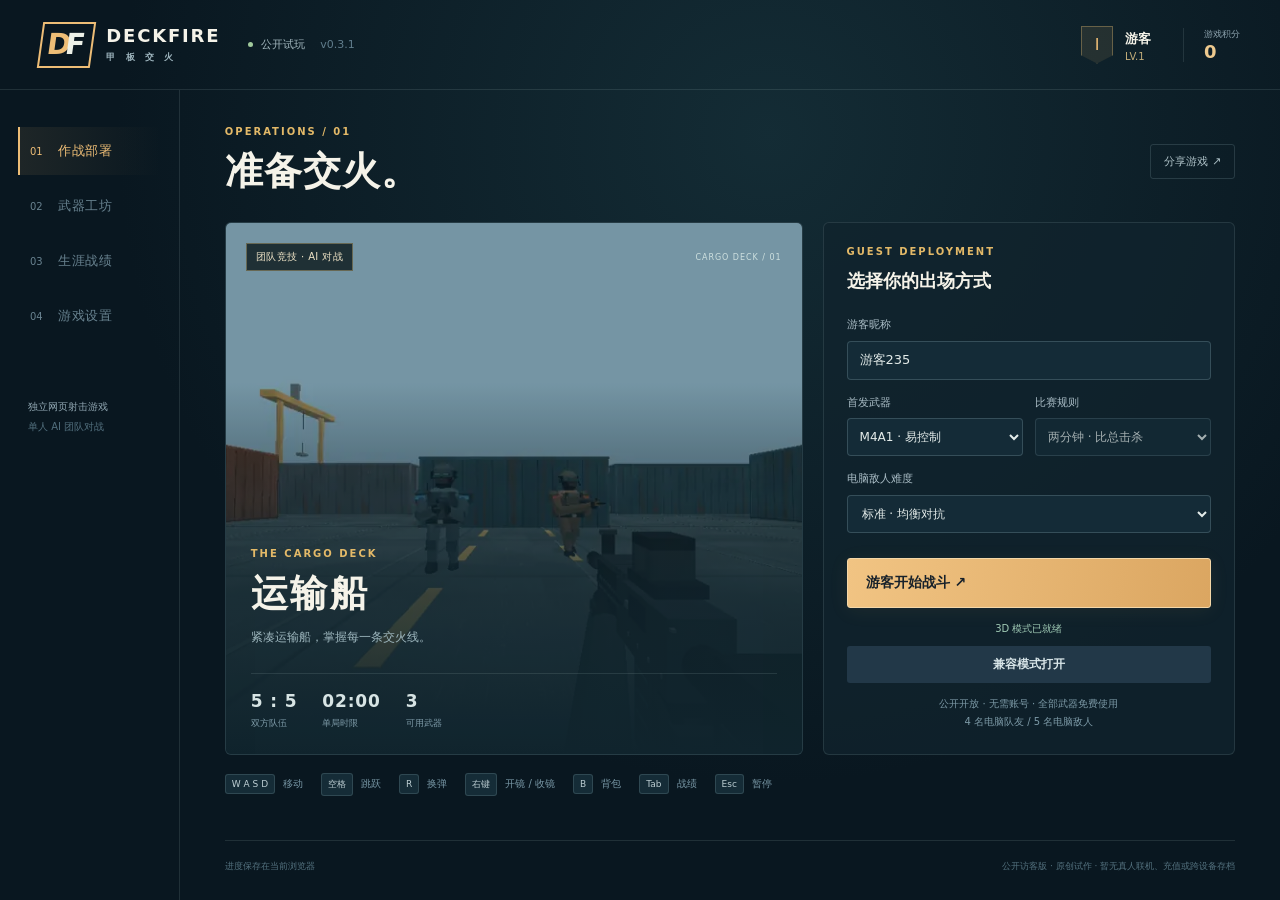
==== commit 8d934c09: "Improve render clarity, compact the arena and add guest sharing and standalone play" ====
--- a/index.html
+++ b/index.html
@@ -1,20 +1,20 @@
-<!doctype html><html lang="zh-CN"><head><meta charset="utf-8"><meta name="viewport" content="width=device-width,initial-scale=1,viewport-fit=cover"><meta name="theme-color" content="#0c1720"><meta name="description" content="甲板交火，一款轻量原创网页射击游戏。游客体验运输船 AI 团队竞技，三种武器和纯外观成长奖励。"><link rel="icon" type="image/png" href="icon-192.png"><link rel="manifest" href="manifest.webmanifest"><title>甲板交火 | 3D 团队竞技</title><link rel="stylesheet" href="style.css?v=20261116scope1"></head><body>
+<!doctype html><html lang="zh-CN"><head><meta charset="utf-8"><meta name="viewport" content="width=device-width,initial-scale=1,viewport-fit=cover"><meta name="theme-color" content="#0c1720"><meta name="description" content="甲板交火，一款轻量原创网页射击游戏。游客体验运输船 AI 团队竞技，三种武器和纯外观成长奖励。"><link rel="icon" type="image/png" href="icon-192.png"><link rel="manifest" href="manifest.webmanifest"><title>甲板交火 | 3D 团队竞技</title><link rel="stylesheet" href="style.css?v=20261116public1"></head><body>
 <canvas id="world"></canvas><canvas id="overlay"></canvas>
 <div id="hud" hidden><div class="battle-info"><span>运输船 · 团队竞技</span><small id="matchTarget">两分钟 · 比总击杀</small></div><button id="pauseBtn" class="hud-pause" aria-label="暂停游戏">Ⅱ</button><button id="boardBtn" class="hud-board" aria-label="查看战绩">战绩</button><div class="scorebar"><span class="blue">蓝队</span><strong id="blueScore" class="blue">0</strong><span id="clock">02:00</span><strong id="redScore" class="red">0</strong><span class="red">红队</span></div><div id="hurtOverlay" aria-hidden="true"></div><button id="backpackDesktop" class="hud-board hud-backpack">背包 B</button><div id="feed"></div><div id="runtimeFPS" aria-label="当前帧率"></div><div class="vitals"><div class="health"><small>HP</small><strong id="health">100</strong></div><div class="frags"><small>个人击杀</small><strong id="kills">0</strong></div><div class="gear"><small id="gunLabel">M4A1</small><strong id="ammo">30 <em>/ ∞</em></strong><span id="gunState">1 AK47 · 2 M4A1 · 3 AWM</span></div></div><div id="killEffect" aria-live="polite"><div class="killMedal"><svg viewBox="0 0 64 64" aria-hidden="true"><path d="M32 2 38 15 52 12 49 26 62 32 49 38 52 52 38 49 32 62 26 49 12 52 15 38 2 32 15 26 12 12 26 15Z" fill="none" stroke="currentColor" stroke-width="2"/><circle cx="32" cy="32" r="17" fill="#172832" stroke="currentColor" stroke-width="2"/><path d="M25 28h14M29 24v14m11-5-6 7" fill="none" stroke="currentColor" stroke-width="3" stroke-linecap="round"/></svg></div><div class="killTitle" id="killTitle">击杀</div><div class="killSub" id="killSub">击杀 +1</div></div><div id="message"></div><div class="mobile"><div id="joystick"><div id="stick"></div></div><div class="touchaim">滑动右侧瞄准 · 按住开火可拖动瞄准</div><div class="orientation-hint">横屏游玩，视野更开阔</div><div class="mobileBtns"><button id="backpackBtn">背包</button><button id="weaponBtn">换枪</button><button id="reloadBtn">换弹</button><button id="scopeBtn">开镜</button><button id="fireBtn">开火</button><button id="jumpBtn">跳跃</button></div></div></div>
 <main class="screen lobby" id="menu">
-<header class="lobby-header"><a class="wordmark" href="#" aria-label="甲板交火首页"><span class="brand-mark">D<span>F</span></span><span>DECKFIRE<small>甲 板 交 火</small></span></a><button class="text-button install-button" id="installApp" hidden>安装游戏 ↗</button><div class="build-tag"><i></i> 公开测试 <span>v0.3.1</span></div><div class="profile"><div class="rank-badge" aria-hidden="true">Ⅰ</div><div><strong id="profileName">游客</strong><small id="profileLevel">LV.1</small></div><div class="credit-wallet"><span>游戏积分</span><b id="credits">0</b></div></div></header>
+<header class="lobby-header"><a class="wordmark" href="#" aria-label="甲板交火首页"><span class="brand-mark">D<span>F</span></span><span>DECKFIRE<small>甲 板 交 火</small></span></a><button class="text-button install-button" id="installApp" hidden>安装游戏 ↗</button><div class="build-tag"><i></i> 公开试玩 <span>v0.3.1</span></div><div class="profile"><div class="rank-badge" aria-hidden="true">Ⅰ</div><div><strong id="profileName">游客</strong><small id="profileLevel">LV.1</small></div><div class="credit-wallet"><span>游戏积分</span><b id="credits">0</b></div></div></header>
 <div class="lobby-shell"><nav class="lobby-nav" aria-label="大厅导航" role="tablist"><button class="active" data-tab="deploy" role="tab" aria-selected="true">01 <span>作战部署</span></button><button data-tab="armory" role="tab" aria-selected="false">02 <span>武器工坊</span></button><button data-tab="career" role="tab" aria-selected="false">03 <span>生涯战绩</span></button><button data-tab="settings" role="tab" aria-selected="false">04 <span>游戏设置</span></button><div class="nav-footer">独立网页射击游戏<br><span>单人 AI 团队对战</span></div></nav>
 <section class="lobby-main">
 <div data-page="deploy"><div class="section-title"><div><div class="eyebrow">OPERATIONS / 01</div><h1>准备交火。</h1></div><button class="text-button" id="share">分享游戏 ↗</button></div>
-<div class="deploy-grid"><article class="mission-card"><div class="mission-top"><span class="tag">团队竞技 · AI 对战</span><span class="coordinates">CARGO DECK / 01</span></div><div class="mission-art" role="img" aria-label="运输船战场预览"></div><div class="mission-copy"><span class="eyebrow">THE CARGO DECK</span><h2>运输船</h2><p>集装箱之间，掌握每一条交火线。</p><div class="mission-specs"><span><b>5 : 5</b> 双方队伍</span><span><b>02:00</b> 单局时限</span><span><b>3</b> 可用武器</span></div></div></article>
-<section class="deploy-panel"><div class="eyebrow">GUEST DEPLOYMENT</div><h2>选择你的出场方式</h2><label for="nickname">游客昵称</label><input id="nickname" maxlength="16" autocomplete="nickname" placeholder="输入昵称"><div class="field-row"><label>首发武器<select id="loadout"><option value="0">AK47 · 高伤害</option><option value="1">M4A1 · 易控制</option><option value="2">AWM · 狙击</option></select></label><label>比赛规则<select disabled aria-label="比赛规则"><option>两分钟 · 比总击杀</option></select></label></div><label for="difficulty">电脑敌人难度</label><select id="difficulty"><option value="rookie">新兵 · 轻松练习</option><option value="normal">标准 · 均衡对抗</option><option value="veteran">老兵 · 更强火力</option></select><button class="primary deploy-button" id="start" disabled>正在加载游戏…</button><p id="bootStatus" class="small-print" role="status">正在初始化游戏…</p><button id="compatibility" class="secondary" type="button">兼容模式打开</button><p class="small-print">无需注册 · 全部武器免费使用<br>4 名电脑队友 / 5 名电脑敌人</p><p class="touch-tip">手机：左摇杆移动，右侧滑动瞄准；按住开火按钮也可拖动瞄准。</p></section></div>
+<div class="deploy-grid"><article class="mission-card"><div class="mission-top"><span class="tag">团队竞技 · AI 对战</span><span class="coordinates">CARGO DECK / 01</span></div><div class="mission-art" role="img" aria-label="运输船战场预览"></div><div class="mission-copy"><span class="eyebrow">THE CARGO DECK</span><h2>运输船</h2><p>紧凑运输船，掌握每一条交火线。</p><div class="mission-specs"><span><b>5 : 5</b> 双方队伍</span><span><b>02:00</b> 单局时限</span><span><b>3</b> 可用武器</span></div></div></article>
+<section class="deploy-panel"><div class="eyebrow">GUEST DEPLOYMENT</div><h2>选择你的出场方式</h2><label for="nickname">游客昵称</label><input id="nickname" maxlength="16" autocomplete="nickname" placeholder="输入昵称"><div class="field-row"><label>首发武器<select id="loadout"><option value="0">AK47 · 高伤害</option><option value="1">M4A1 · 易控制</option><option value="2">AWM · 狙击</option></select></label><label>比赛规则<select disabled aria-label="比赛规则"><option>两分钟 · 比总击杀</option></select></label></div><label for="difficulty">电脑敌人难度</label><select id="difficulty"><option value="rookie">新兵 · 轻松练习</option><option value="normal">标准 · 均衡对抗</option><option value="veteran">老兵 · 更强火力</option></select><button class="primary deploy-button" id="start" disabled>正在加载游戏…</button><p id="bootStatus" class="small-print" role="status">正在初始化游戏…</p><button id="compatibility" class="secondary" type="button">兼容模式打开</button><p class="small-print">公开开放 · 无需账号 · 全部武器免费使用<br>4 名电脑队友 / 5 名电脑敌人</p><p class="touch-tip">手机：左摇杆移动，右侧滑动瞄准；按住开火按钮也可拖动瞄准。</p></section></div>
 <div class="controls-strip"><span><kbd>W A S D</kbd> 移动</span><span><kbd>空格</kbd> 跳跃</span><span><kbd>R</kbd> 换弹</span><span><kbd>右键</kbd> 开镜 / 收镜</span><span><kbd>B</kbd> 背包</span><span><kbd>Tab</kbd> 战绩</span><span><kbd>Esc</kbd> 暂停</span></div></div>
 <div data-page="armory" hidden><div class="section-title"><div><div class="eyebrow">ARMORY / 02</div><h1>装备，由你定义。</h1></div></div><div class="armory-intro"><span class="tag">纯外观奖励</span><p>完成比赛获得游戏积分，解锁所有武器通用的涂装。所有外观具有相同的战斗属性。</p></div><div class="gun-catalog"><article><span>01 / ASSAULT</span><h2>AK47</h2><p>高伤害 · 30 发弹匣</p><div class="gun-line ak"></div><small>近距离 3 次躯干命中可击倒满血目标</small></article><article><span>02 / ASSAULT</span><h2>M4A1</h2><p>高射速 · 30 发弹匣</p><div class="gun-line m4"></div><small>更小散布，适合中距离持续压制</small></article><article><span>03 / SNIPER</span><h2>AWM</h2><p>高精度 · 10 发弹匣</p><div class="gun-line awm"></div><small>近距离躯干命中可击倒满血目标</small></article></div><h2 class="subheading">涂装库</h2><div id="skinList" class="skin-grid"></div><p class="small-print">涂装和积分保存在当前浏览器。兼容渲染模式下暂显示制式外观。</p></div>
 <div data-page="career" hidden><div class="section-title"><div><div class="eyebrow">SERVICE RECORD / 03</div><h1>每一局，都有进步。</h1></div></div><div class="career-grid"><article><span>完成场次</span><strong id="careerMatches">0</strong></article><article><span>累计击杀</span><strong id="careerKills">0</strong></article><article><span>击杀 / 阵亡</span><strong id="careerKD">0.00</strong></article><article><span>比赛胜率</span><strong id="careerWins">—</strong></article></div><section class="record-card"><div class="section-title"><h2>成长进度</h2><span id="xpLabel">0 XP</span></div><div class="xp-bar"><i id="xpFill"></i></div><p class="small-print">完成比赛、取得击杀及获胜都能积累经验。</p></section><section class="record-card"><h2>最近五场</h2><div id="history"></div></section></div>
-<div data-page="settings" hidden><div class="section-title"><div><div class="eyebrow">CONFIGURATION / 04</div><h1>找到你的手感。</h1></div><button class="text-button" id="fullscreen">全屏显示 ⛶</button></div><section class="settings-card"><label>主音量 <output id="volumeValue">55%</output><input type="range" id="volume" min="0" max="1" step="0.05"></label><label>瞄准灵敏度 <output id="sensitivityValue">1.0×</output><input type="range" id="sensitivity" min="0.3" max="2.5" step="0.1"></label><label>视野角度 <output id="fovValue">78</output><input type="range" id="fov" min="65" max="95" step="1"></label><div class="field-row"><label>画质<select id="quality"><option value="low">流畅 · 较低分辨率</option><option value="standard">标准 · 平衡表现</option><option value="high">精细 · 更高分辨率</option></select></label><label>准星颜色<select id="crosshair"><option value="#d4f3df">冰绿色</option><option value="#ffd68a">琥珀色</option><option value="#80d4ff">天蓝色</option></select></label></div><p class="small-print">移动端：左侧摇杆移动，右侧滑动瞄准；横屏可获得更宽的战斗视野。</p></section></div>
-<footer class="lobby-footer"><span id="saveStatus">进度保存在当前浏览器</span><span>原创试作 · 暂无真人联机、充值或跨设备存档</span></footer></section></div></main>
-<div class="screen" id="pause" hidden><div class="panel compact"><div class="eyebrow">TACTICAL PAUSE</div><h2>稍作休整</h2><p>继续战斗时将重新锁定鼠标。</p><button class="primary" id="resume">继续战斗</button><button class="secondary" id="pauseSettings">声音与操作</button><div id="pauseControls" hidden><label>主音量<input type="range" id="pauseVolume" min="0" max="1" step="0.05"></label><label>灵敏度<input type="range" id="pauseSensitivity" min="0.3" max="2.5" step="0.1"></label></div><button class="secondary" id="quit">结束本局，返回大厅</button><p class="small-print">提前离开不结算本局奖励。</p></div></div>
+<div data-page="settings" hidden><div class="section-title"><div><div class="eyebrow">CONFIGURATION / 04</div><h1>找到你的手感。</h1></div><button class="text-button" id="fullscreen">全屏显示 ⛶</button></div><section class="settings-card"><label>主音量 <output id="volumeValue">55%</output><input type="range" id="volume" min="0" max="1" step="0.05"></label><label>瞄准灵敏度 <output id="sensitivityValue">1.0×</output><input type="range" id="sensitivity" min="0.3" max="2.5" step="0.1"></label><label>视野角度 <output id="fovValue">78</output><input type="range" id="fov" min="65" max="95" step="1"></label><div class="field-row"><label>画质<select id="quality"><option value="low">流畅 · 较低分辨率</option><option value="standard">标准 · 清晰优先</option><option value="high">高清 · 更高像素密度</option></select></label><label>准星颜色<select id="crosshair"><option value="#d4f3df">冰绿色</option><option value="#ffd68a">琥珀色</option><option value="#80d4ff">天蓝色</option></select></label></div><p class="small-print">移动端：左侧摇杆移动，右侧滑动瞄准；横屏可获得更宽的战斗视野。</p></section></div>
+<footer class="lobby-footer"><span id="saveStatus">进度保存在当前浏览器</span><span>公开访客版 · 原创试作 · 暂无真人联机、充值或跨设备存档</span></footer></section></div></main>
+<div class="screen" id="pause" hidden><div class="panel compact"><div class="eyebrow">TACTICAL PAUSE</div><h2>稍作休整</h2><p>继续战斗时将重新锁定鼠标。</p><button class="primary" id="resume">继续战斗</button><button class="secondary" id="pauseSettings">声音与操作</button><div id="pauseControls" hidden><label>主音量<input type="range" id="pauseVolume" min="0" max="1" step="0.05"></label><label>画质<select id="pauseQuality"><option value="low">流畅</option><option value="standard">标准 · 清晰优先</option><option value="high">高清 · 更高像素密度</option></select></label><label>灵敏度<input type="range" id="pauseSensitivity" min="0.3" max="2.5" step="0.1"></label></div><button class="secondary" id="quit">结束本局，返回大厅</button><p class="small-print">提前离开不结算本局奖励。</p></div></div>
 <div class="screen" id="end" hidden><div class="results-panel"><div class="eyebrow">AFTER ACTION REPORT</div><h2 id="outcome">蓝队胜利</h2><p id="summary"></p><div class="result-stats"><article><small>击杀 / 阵亡</small><b id="resultKD">0 / 0</b></article><article><small>命中率</small><b id="resultAccuracy">0%</b></article><article><small>爆头击杀</small><b id="resultHeadshots">0</b></article><article><small>战斗时长</small><b id="resultTime">0分</b></article></div><div class="reward-row"><span>本局游戏积分 <b id="rewardCredits">+0</b></span><span id="rewardXP">+0 XP</span></div><div class="score-table-wrap"><table class="score-table"><thead><tr><th>队员</th><th>阵营</th><th>击杀</th><th>阵亡</th></tr></thead><tbody id="resultRows"></tbody></table></div><div class="result-actions"><button class="primary" id="again">再来一局</button><button class="secondary" id="leave">返回大厅</button></div></div></div>
 <div class="screen" id="backpack" hidden><section class="backpack-panel"><div class="eyebrow">LOADOUT / B</div><h2>选择背包</h2><p>此界面暂停本地对战。选择后继续战斗，切换不会补充子弹或生命值。</p><div class="backpack-grid"><button id="bag0" aria-pressed="false"><small>背包 1 · 按 1</small><b>AK47</b><span>高伤害步枪 · 15 米后开始衰减</span><em id="bagAmmo0">30 / 30 发</em></button><button id="bag1" aria-pressed="false"><small>背包 2 · 按 2</small><b>M4A1</b><span>稳定步枪 · 12 米后开始衰减</span><em id="bagAmmo1">30 / 30 发</em></button><button id="bag2" aria-pressed="false"><small>背包 3 · 按 3</small><b>AWM</b><span>狙击步枪 · 35 米后开始衰减</span><em id="bagAmmo2">10 / 10 发</em></button></div><button id="closeBackpack" class="secondary">返回战斗 · B / Esc</button></section></div><div id="scoreboard" hidden><section><div class="eyebrow">SCOREBOARD · 松开 Tab 关闭</div><table class="score-table"><thead><tr><th>队员</th><th>阵营</th><th>击杀</th><th>阵亡</th></tr></thead><tbody id="boardRows"></tbody></table></section></div>
-<div id="toast" role="status" hidden></div>
-<div class="fallback" id="fallback" hidden>当前浏览器无法启动 WebGL。请用最新版 Chrome、Edge 或 Firefox 打开。</div><script src="boot.js?v=20261116scope1"></script><script src="visuals.js?v=20261116scope1"></script><script src="weapon.js?v=20261116scope1"></script><script src="combat.js?v=20261116scope1"></script><script src="combat-fx.js?v=20261116scope1"></script><script src="controls.js?v=20261116scope1"></script><script src="app.js?v=20261116scope1"></script><script src="game.js?v=20261116scope1"></script></body></html>
+<div class="screen" id="sharePanel" hidden role="dialog" aria-modal="true" aria-labelledby="shareTitle"><section class="share-panel"><div class="eyebrow">OPEN PLAY / NO SIGN-IN</div><h2 id="shareTitle">分享给任何朋友</h2><p>无需 ChatGPT 或 GitHub 账号。打开链接，输入昵称即可与电脑敌人对战。</p><div class="share-content"><img src="share-qr.svg" width="200" height="200" alt="扫码打开甲板交火公开版本"><div><label for="publicLink">公开游玩地址</label><input id="publicLink" readonly value="https://yimanfan937-stack.github.io/yangzhaodashuaige/?v=20261116public1"><button class="primary" id="copyPublicLink">复制游戏链接</button><a id="downloadOffline" class="secondary" href="play-offline.html" download="Deckfire.html">下载电脑离线版</a><p class="small-print">电脑：保存后双击 HTML 文件即可游玩。<br>手机：建议扫码后在系统浏览器中横屏游玩。</p></div></div><p class="small-print">当前是单人 AI 对战；各设备存档独立保存。使用支持 HTML5 Canvas 的现代浏览器。</p><button class="secondary" id="closeShare">返回大厅</button></section></div><div id="toast" role="status" hidden></div>
+<div class="fallback" id="fallback" hidden>当前浏览器无法启动 WebGL。请用最新版 Chrome、Edge 或 Firefox 打开。</div><script src="boot.js?v=20261116public1"></script><script src="visuals.js?v=20261116public1"></script><script src="weapon.js?v=20261116public1"></script><script src="combat.js?v=20261116public1"></script><script src="combat-fx.js?v=20261116public1"></script><script src="controls.js?v=20261116public1"></script><script src="app.js?v=20261116public1"></script><script src="game.js?v=20261116public1"></script></body></html>
--- a/style.css
+++ b/style.css
@@ -31,3 +31,4 @@
 body.in-battle #world,body.in-battle #hud{cursor:none}#runtimeFPS{position:absolute;left:50%;top:62px;transform:translateX(-50%);font-size:10px;color:#e0e9e9a0;text-shadow:0 1px 3px #00101c;pointer-events:none}
 /* Combat feedback and loadout selection. */
 #hurtOverlay{position:absolute;inset:0;pointer-events:none;transition:box-shadow .2s}.critical-health #hurtOverlay{box-shadow:inset 0 0 100px #a31e244d}.combat-hit #world{animation:damage-jolt .16s ease-out}@keyframes damage-jolt{0%{transform:translate(2px,1px)}35%{transform:translate(-2px,-1px)}70%{transform:translate(1px,0)}100%{transform:none}}.hud-backpack{right:130px}.backpack-panel{width:min(94vw,760px);max-height:90dvh;overflow:auto;padding:28px;background:#102630f5;border:1px solid #c2a57466;border-radius:6px}.backpack-panel h2{font-size:29px;margin:10px 0 12px}.backpack-panel>p{font-size:12px;line-height:1.8;color:#a2bbc4}.backpack-grid{display:grid;grid-template-columns:repeat(3,1fr);gap:12px;margin:22px 0}.backpack-grid button{text-align:left;background:#142e3c;border:1px solid #8baab544;color:#e0ebea;border-radius:5px;padding:20px 15px;cursor:pointer;min-height:160px}.backpack-grid button[aria-pressed=true]{border-color:#edbd76;background:#3c3b2c}.backpack-grid small{display:block;font-size:11px;color:#ccae77}.backpack-grid b{display:block;font-size:27px;margin:14px 0 9px}.backpack-grid span{display:block;font-size:10px;line-height:1.7;color:#9fbac4}.backpack-grid em{display:block;font-style:normal;font-size:12px;color:#cddce1;margin-top:14px}.touch-mode .hud-backpack{display:none}.touch-mode .mobileBtns #backpackBtn{right:calc(82px + var(--safe-right));bottom:calc(178px + var(--safe-bottom));width:48px;height:48px;background:#264b5bdf}@media(max-width:600px){.backpack-panel{padding:21px}.backpack-grid{grid-template-columns:1fr;gap:8px;margin:16px 0}.backpack-grid button{min-height:105px;padding:12px 15px;display:grid;grid-template-columns:1fr 1fr;column-gap:10px}.backpack-grid small{grid-column:1/3}.backpack-grid b{font-size:23px;margin:8px 0}.backpack-grid span{grid-column:2;grid-row:2/4}.backpack-grid em{margin-top:1px}}
+.share-panel{width:min(95vw,750px);max-height:92dvh;overflow:auto;padding:28px;background:#102630;border:1px solid #c4ab7a66;border-radius:6px}.share-panel h2{font-size:29px;margin:12px 0}.share-panel>p{font-size:12px;line-height:1.8;color:#a8bdc7}.share-content{display:grid;grid-template-columns:200px minmax(0,1fr);gap:25px;align-items:center;margin:24px 0}.share-content img{display:block;width:200px;height:200px;background:#fff;border:10px solid #fff;border-radius:4px}.share-content label{display:block;color:#a5c0ca;font-size:11px;margin-bottom:8px}.share-content input{width:100%;padding:10px;border:1px solid #7499a455;border-radius:4px;background:#0a1f2a;color:#d0e2e5;font-size:11px;user-select:text}.share-content .secondary{display:block;text-align:center;font-size:12px;text-decoration:none}.share-panel .small-print{font-size:10px}.share-panel .secondary{cursor:pointer}@media(max-width:600px){.share-panel{padding:22px}.share-content{grid-template-columns:1fr;gap:18px}.share-content img{margin:0 auto;width:180px;height:180px}.share-content input{font-size:16px}.share-panel h2{font-size:25px}}
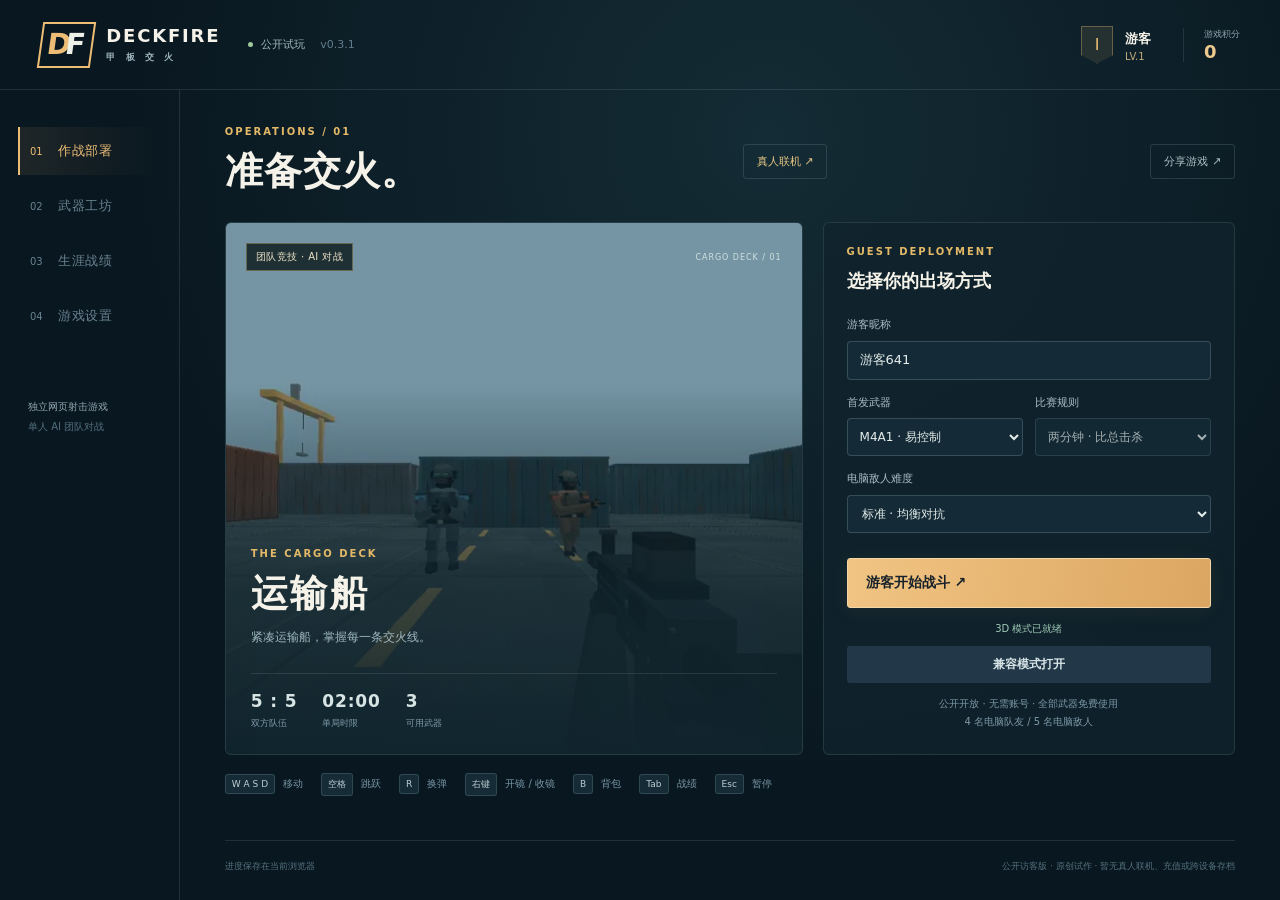
==== commit b22c4627: "Add public multiplayer room client and four weapon slots with crouch and quiet walk" ====
--- a/index.html
+++ b/index.html
@@ -5,7 +5,7 @@
 <header class="lobby-header"><a class="wordmark" href="#" aria-label="甲板交火首页"><span class="brand-mark">D<span>F</span></span><span>DECKFIRE<small>甲 板 交 火</small></span></a><button class="text-button install-button" id="installApp" hidden>安装游戏 ↗</button><div class="build-tag"><i></i> 公开试玩 <span>v0.3.1</span></div><div class="profile"><div class="rank-badge" aria-hidden="true">Ⅰ</div><div><strong id="profileName">游客</strong><small id="profileLevel">LV.1</small></div><div class="credit-wallet"><span>游戏积分</span><b id="credits">0</b></div></div></header>
 <div class="lobby-shell"><nav class="lobby-nav" aria-label="大厅导航" role="tablist"><button class="active" data-tab="deploy" role="tab" aria-selected="true">01 <span>作战部署</span></button><button data-tab="armory" role="tab" aria-selected="false">02 <span>武器工坊</span></button><button data-tab="career" role="tab" aria-selected="false">03 <span>生涯战绩</span></button><button data-tab="settings" role="tab" aria-selected="false">04 <span>游戏设置</span></button><div class="nav-footer">独立网页射击游戏<br><span>单人 AI 团队对战</span></div></nav>
 <section class="lobby-main">
-<div data-page="deploy"><div class="section-title"><div><div class="eyebrow">OPERATIONS / 01</div><h1>准备交火。</h1></div><button class="text-button" id="share">分享游戏 ↗</button></div>
+<div data-page="deploy"><div class="section-title"><div><div class="eyebrow">OPERATIONS / 01</div><h1>准备交火。</h1></div><a class="text-button" style="color:#e8c785;text-decoration:none" href="online/">真人联机 ↗</a><button class="text-button" id="share">分享游戏 ↗</button></div>
 <div class="deploy-grid"><article class="mission-card"><div class="mission-top"><span class="tag">团队竞技 · AI 对战</span><span class="coordinates">CARGO DECK / 01</span></div><div class="mission-art" role="img" aria-label="运输船战场预览"></div><div class="mission-copy"><span class="eyebrow">THE CARGO DECK</span><h2>运输船</h2><p>紧凑运输船，掌握每一条交火线。</p><div class="mission-specs"><span><b>5 : 5</b> 双方队伍</span><span><b>02:00</b> 单局时限</span><span><b>3</b> 可用武器</span></div></div></article>
 <section class="deploy-panel"><div class="eyebrow">GUEST DEPLOYMENT</div><h2>选择你的出场方式</h2><label for="nickname">游客昵称</label><input id="nickname" maxlength="16" autocomplete="nickname" placeholder="输入昵称"><div class="field-row"><label>首发武器<select id="loadout"><option value="0">AK47 · 高伤害</option><option value="1">M4A1 · 易控制</option><option value="2">AWM · 狙击</option></select></label><label>比赛规则<select disabled aria-label="比赛规则"><option>两分钟 · 比总击杀</option></select></label></div><label for="difficulty">电脑敌人难度</label><select id="difficulty"><option value="rookie">新兵 · 轻松练习</option><option value="normal">标准 · 均衡对抗</option><option value="veteran">老兵 · 更强火力</option></select><button class="primary deploy-button" id="start" disabled>正在加载游戏…</button><p id="bootStatus" class="small-print" role="status">正在初始化游戏…</p><button id="compatibility" class="secondary" type="button">兼容模式打开</button><p class="small-print">公开开放 · 无需账号 · 全部武器免费使用<br>4 名电脑队友 / 5 名电脑敌人</p><p class="touch-tip">手机：左摇杆移动，右侧滑动瞄准；按住开火按钮也可拖动瞄准。</p></section></div>
 <div class="controls-strip"><span><kbd>W A S D</kbd> 移动</span><span><kbd>空格</kbd> 跳跃</span><span><kbd>R</kbd> 换弹</span><span><kbd>右键</kbd> 开镜 / 收镜</span><span><kbd>B</kbd> 背包</span><span><kbd>Tab</kbd> 战绩</span><span><kbd>Esc</kbd> 暂停</span></div></div>
